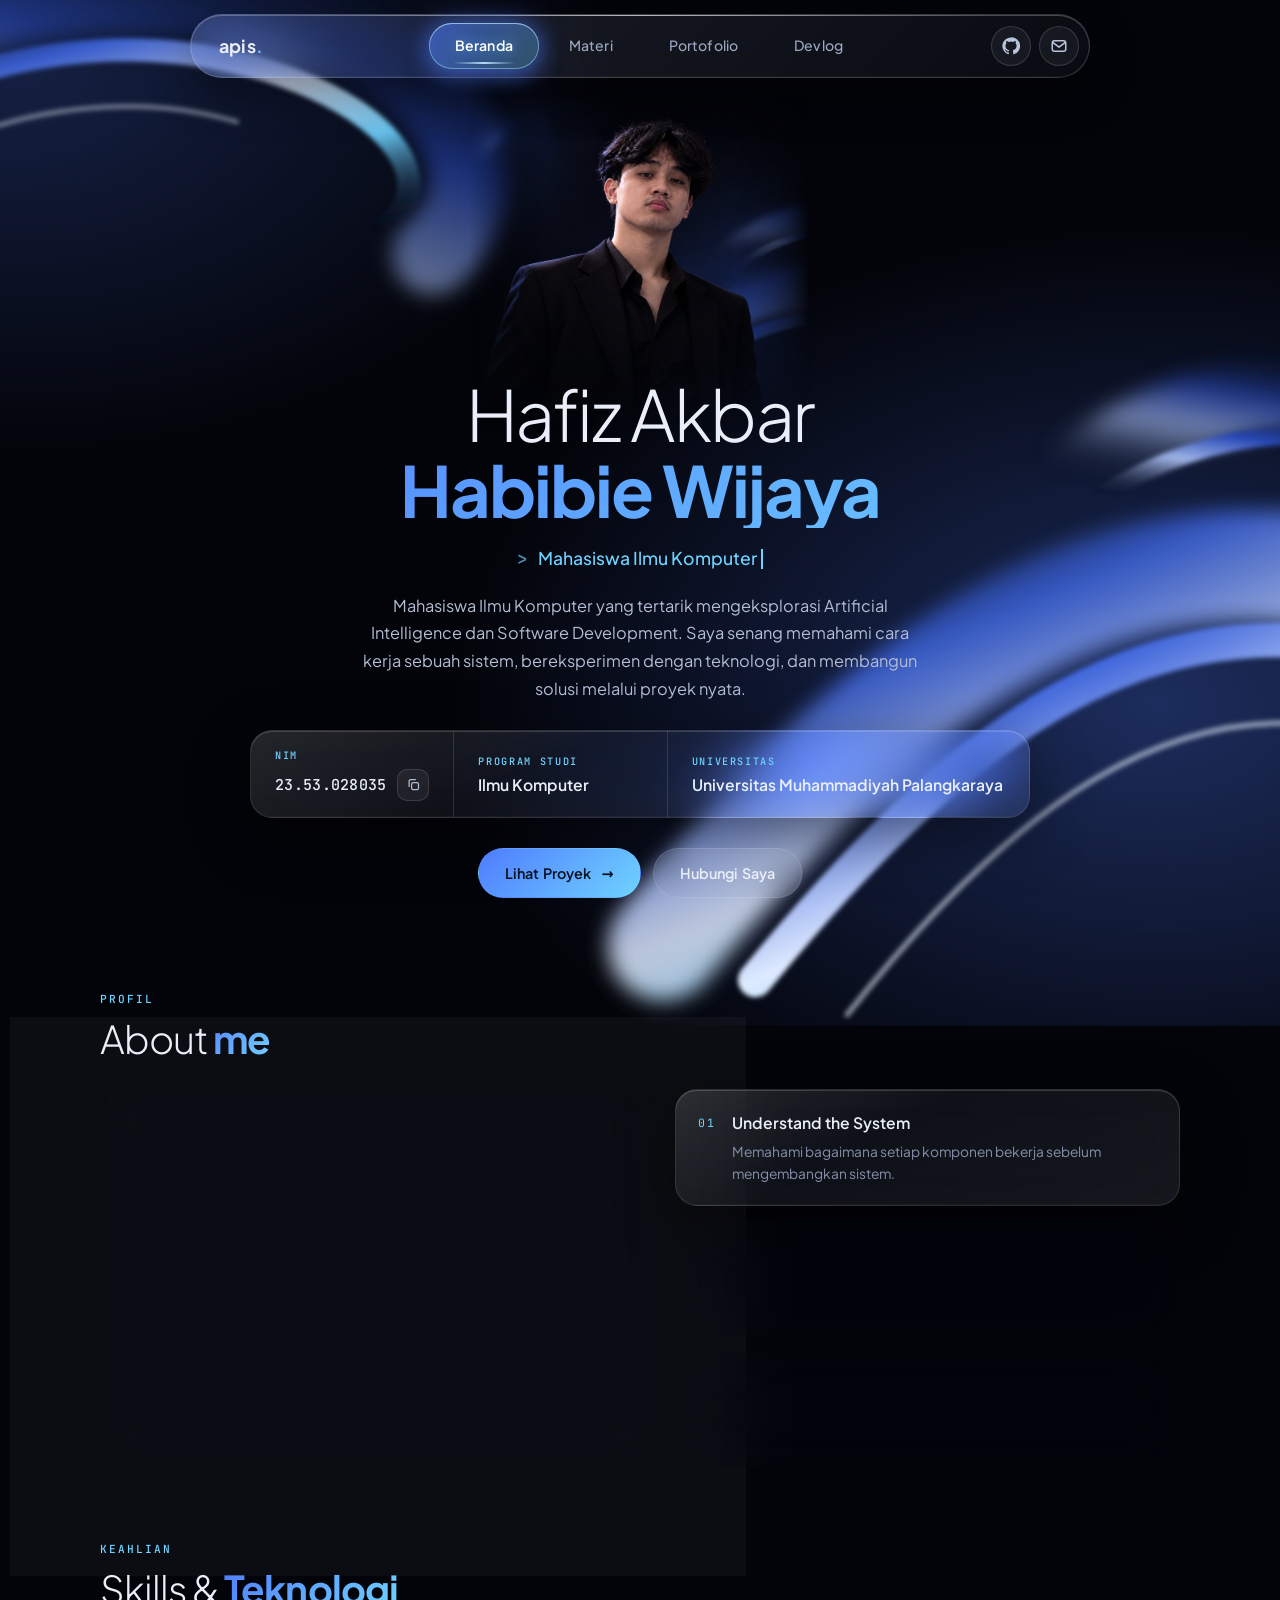
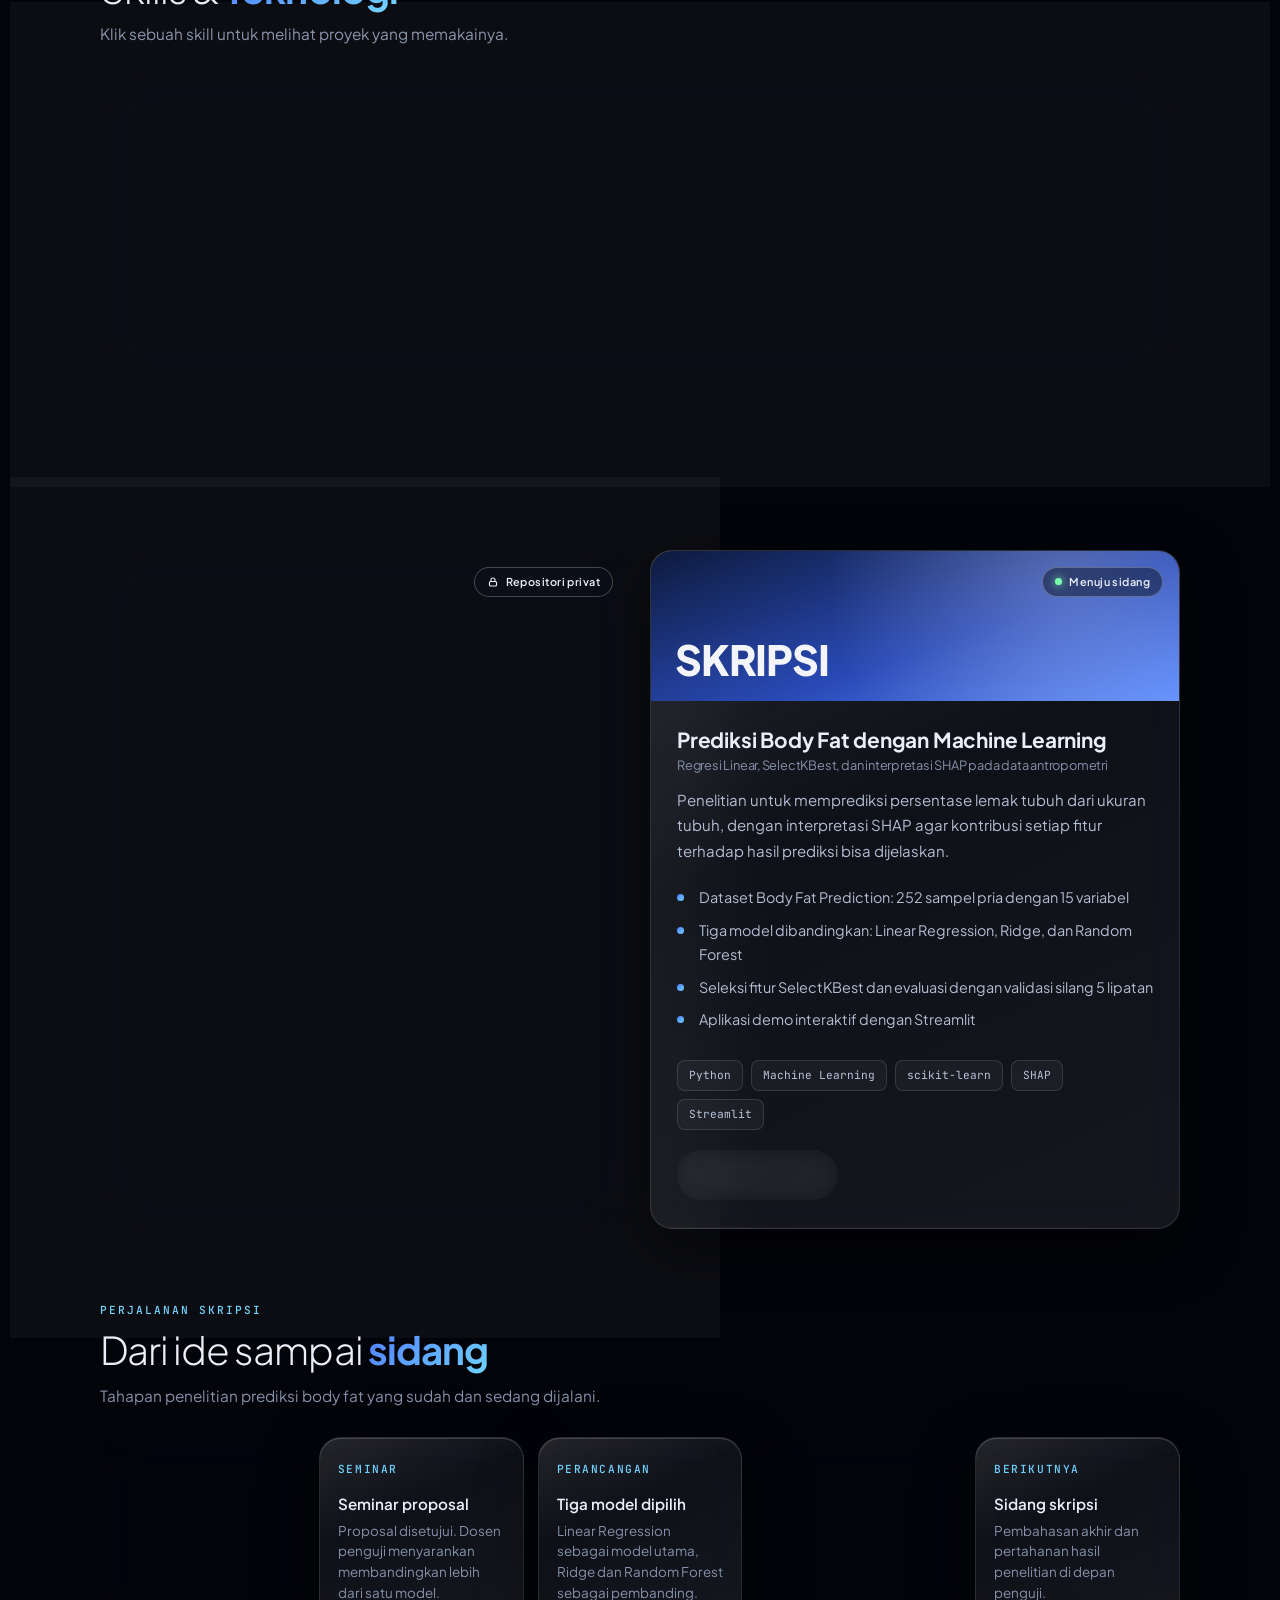
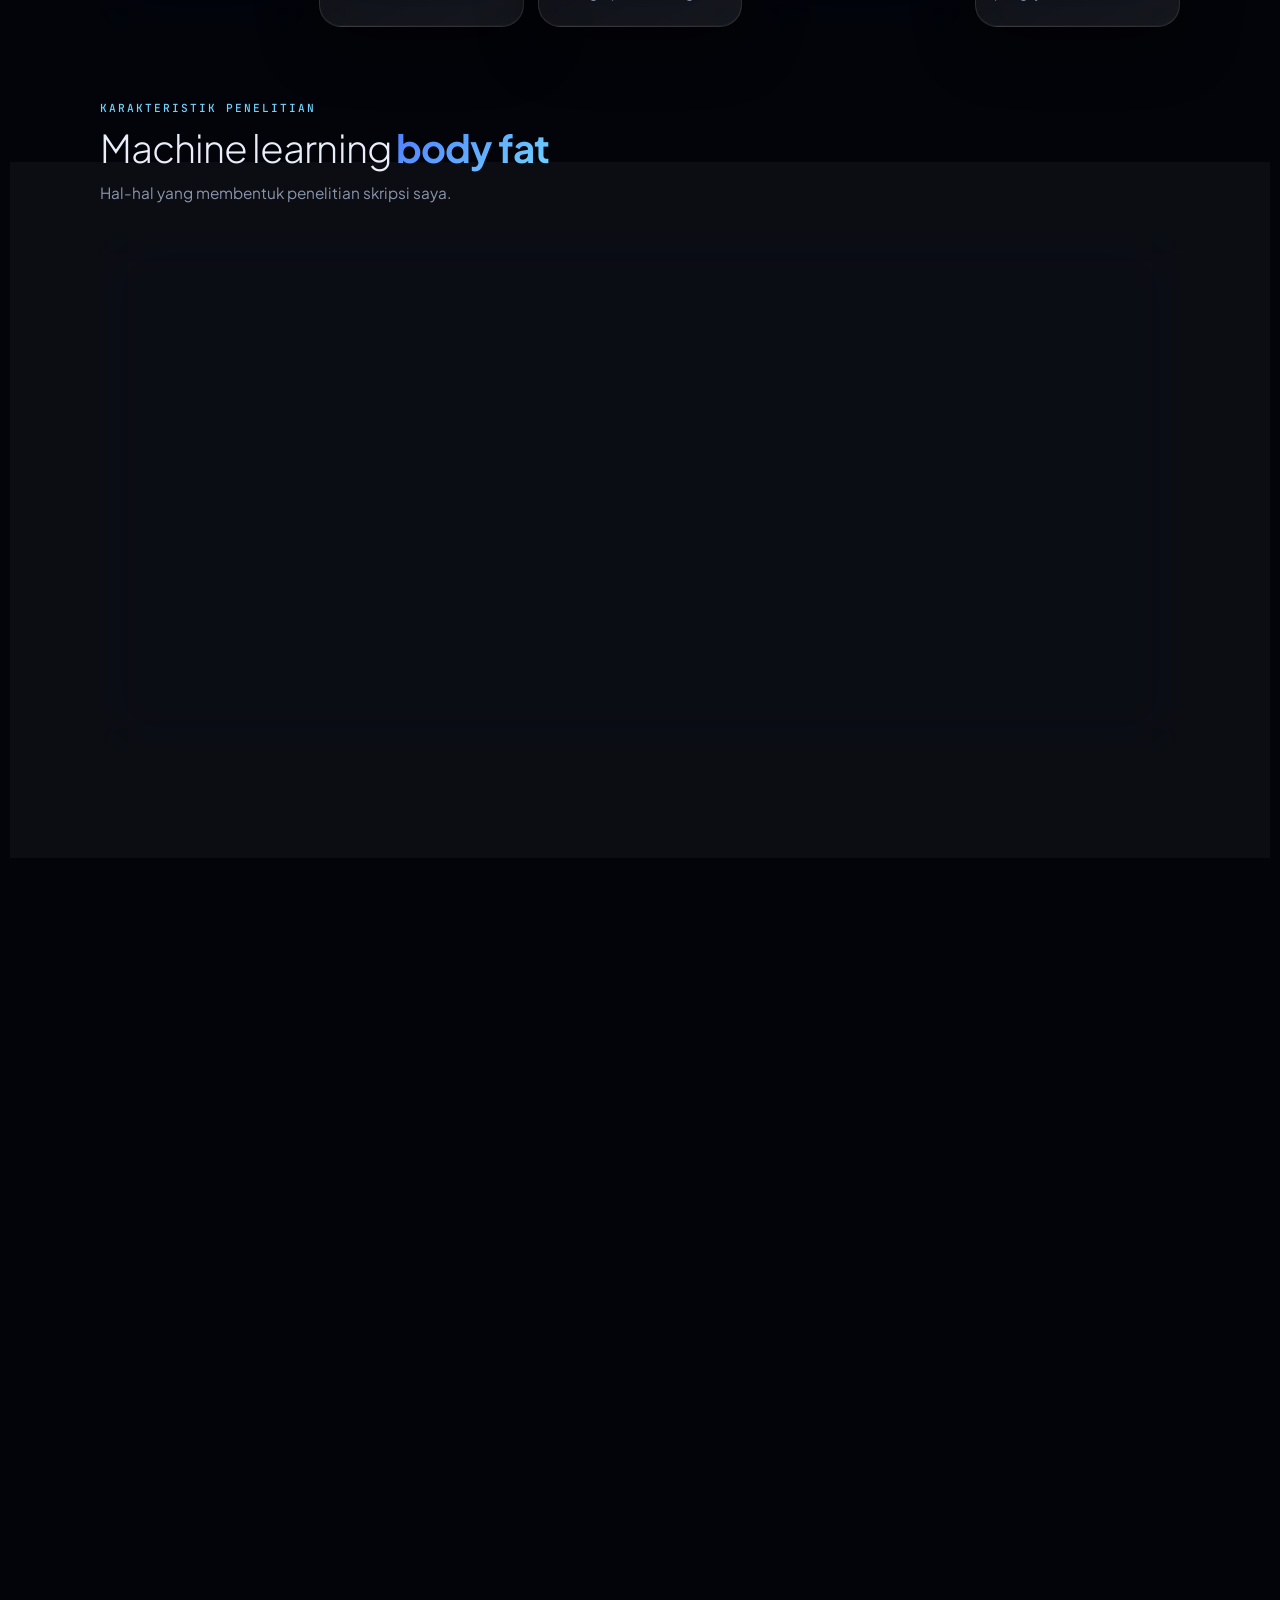
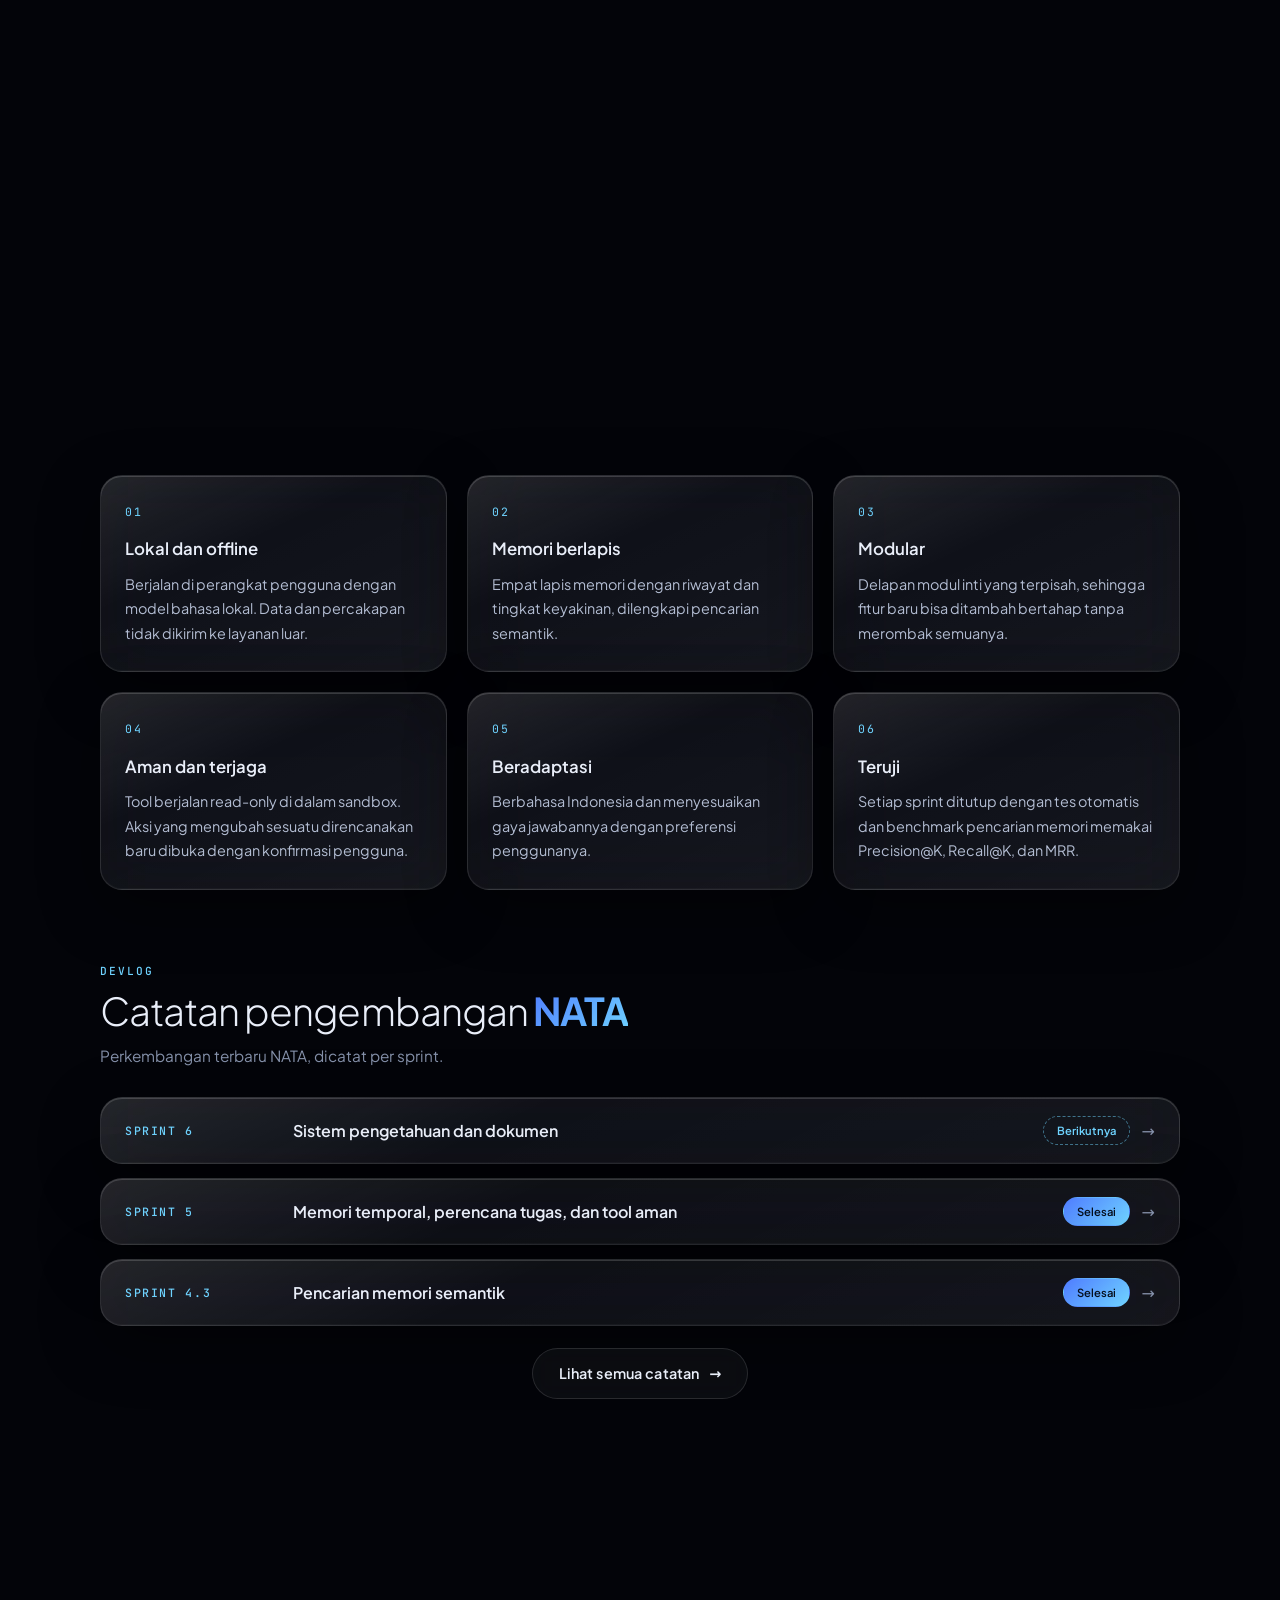
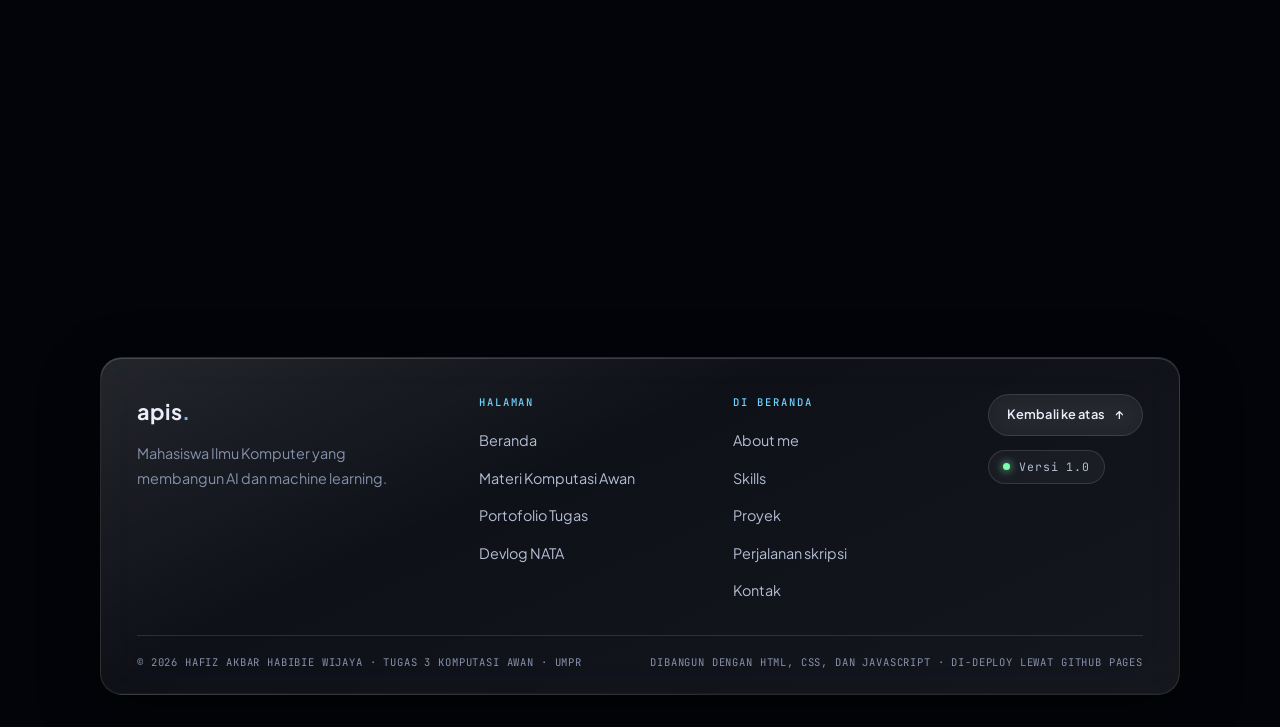
==== index.html @ e996bd65 "Versi 1: rilis pertama" ====
<!DOCTYPE html>
<html lang="id">
<head>
  <meta charset="UTF-8">
  <meta name="viewport" content="width=device-width, initial-scale=1.0">
  <title>Hafiz Akbar Habibie Wijaya | Portofolio</title>
  <meta name="description" content="Portofolio Hafiz Akbar Habibie Wijaya, mahasiswa Ilmu Komputer: proyek NATA (AI lokal) dan skripsi prediksi body fat dengan machine learning.">
  <meta name="theme-color" content="#06080e">
  <link rel="icon" href="assets/images/favicon.svg" type="image/svg+xml">
  <link rel="apple-touch-icon" href="assets/images/apple-touch-icon.png">
  <meta property="og:type" content="website">
  <meta property="og:site_name" content="Hafiz Akbar Habibie Wijaya">
  <meta property="og:title" content="Hafiz Akbar Habibie Wijaya | Portofolio">
  <meta property="og:description" content="Portofolio Hafiz Akbar Habibie Wijaya, mahasiswa Ilmu Komputer: proyek NATA (AI lokal) dan skripsi prediksi body fat dengan machine learning.">
  <meta property="og:url" content="https://apiss77.github.io/tugas3-cloud-23.53.028035/">
  <meta property="og:image" content="https://apiss77.github.io/tugas3-cloud-23.53.028035/assets/images/og-image.png">
  <meta property="og:image:width" content="1200">
  <meta property="og:image:height" content="630">
  <meta name="twitter:card" content="summary_large_image">
  <script>document.documentElement.classList.add("js");</script>
  <link rel="stylesheet" href="assets/css/style.css">
</head>
<body>

  <nav class="navbar" aria-label="Navigasi utama">
    <div class="nav-pil">
      <a class="brand" href="index.html">apis<b>.</b></a>
      <ul class="nav-links">
        <li><a class="aktif" aria-current="page" href="index.html">Beranda</a></li>
        <li><a href="materi.html">Materi</a></li>
        <li><a href="portofolio.html">Portofolio</a></li>
        <li><a href="devlog.html">Devlog</a></li>
      </ul>
      <div class="nav-aksi">
        <a class="nav-ik" href="https://github.com/Apiss77" target="_blank" rel="noopener noreferrer" aria-label="GitHub Apiss77 (tab baru)"><svg viewBox="0 0 24 24" fill="currentColor" aria-hidden="true"><path d="M12 .5a11.5 11.5 0 0 0-3.64 22.41c.58.1.79-.25.79-.56v-2c-3.2.7-3.88-1.37-3.88-1.37-.52-1.33-1.28-1.69-1.28-1.69-1.04-.71.08-.7.08-.7 1.15.08 1.76 1.19 1.76 1.19 1.03 1.76 2.69 1.25 3.35.96.1-.75.4-1.25.73-1.54-2.55-.29-5.24-1.28-5.24-5.69 0-1.26.45-2.28 1.19-3.09-.12-.29-.52-1.46.11-3.05 0 0 .97-.31 3.17 1.18a10.9 10.9 0 0 1 5.77 0c2.2-1.49 3.17-1.18 3.17-1.18.63 1.59.23 2.76.11 3.05.74.81 1.19 1.83 1.19 3.09 0 4.42-2.69 5.39-5.25 5.68.41.36.78 1.06.78 2.14v3.17c0 .31.21.67.8.56A11.5 11.5 0 0 0 12 .5z"/></svg></a>
        <a class="nav-ik" href="mailto:hafizakbarhabibie@gmail.com" aria-label="Kirim email"><svg viewBox="0 0 24 24" fill="none" stroke="currentColor" stroke-width="2" stroke-linecap="round" stroke-linejoin="round" aria-hidden="true"><rect x="3" y="5" width="18" height="14" rx="3"/><path d="M4 7.5l8 6 8-6"/></svg></a>
      </div>
      <button class="nav-toggle" type="button" aria-label="Buka menu" aria-expanded="false">&#9776;</button>
      <span class="progres-scroll" aria-hidden="true"><i></i></span>
    </div>
  </nav>

  <header class="hero">
    <div class="container">
      <div class="hero-foto">
        <img src="assets/images/foto-profil.jpg" width="900" height="849" fetchpriority="high" alt="Foto Hafiz Akbar Habibie Wijaya berjas hitam dengan latar biru gelap">
      </div>
      <div class="hero-teks">
        <h1 class="reveal">Hafiz Akbar <span class="aksen">Habibie Wijaya</span></h1>
        <p class="peran-baris reveal" style="--d:.04s"><span class="prompt" aria-hidden="true">&gt;</span><span id="peran-teks" data-frasa="Mahasiswa Ilmu Komputer|AI Enthusiast|ML Learner">Mahasiswa Ilmu Komputer &middot; AI Enthusiast &middot; ML Learner</span><span class="caret" aria-hidden="true"></span></p>
        <p class="sub reveal" style="--d:.08s">
          Mahasiswa Ilmu Komputer yang tertarik mengeksplorasi Artificial Intelligence dan Software Development.
          Saya senang memahami cara kerja sebuah sistem, bereksperimen dengan teknologi, dan membangun solusi melalui proyek nyata.
        </p>

        <div class="identitas kaca reveal" style="--d:.16s">
          <div class="id-sel">
            <span class="id-label">NIM</span>
            <div class="id-baris">
              <span class="id-nilai mono">23.53.028035</span>
              <button class="btn-salin" type="button" data-salin="23.53.028035" aria-label="Salin NIM">
                <svg class="ik-salin" viewBox="0 0 24 24" fill="none" stroke="currentColor" stroke-width="2" stroke-linecap="round" stroke-linejoin="round" aria-hidden="true"><rect x="9" y="9" width="11" height="11" rx="2.5"/><path d="M5 15V6.5A2.5 2.5 0 0 1 7.5 4H15"/></svg>
                <svg class="ik-cek" viewBox="0 0 24 24" fill="none" stroke="currentColor" stroke-width="2.6" stroke-linecap="round" stroke-linejoin="round" aria-hidden="true"><path d="M5 12.5l4.5 4.5L19 7.5"/></svg>
              </button>
            </div>
          </div>
          <div class="id-sel">
            <span class="id-label">Program Studi</span>
            <span class="id-nilai">Ilmu Komputer</span>
          </div>
          <div class="id-sel">
            <span class="id-label">Universitas</span>
            <span class="id-nilai">Universitas Muhammadiyah Palangkaraya</span>
          </div>
        </div>

        <div class="aksi reveal" style="--d:.24s">
          <button class="btn btn-utama" type="button" data-gulir="#proyek">Lihat Proyek <span class="panah">&rarr;</span></button>
          <button class="btn" type="button" data-gulir="#kontak">Hubungi Saya</button>
        </div>
      </div>
    </div>
  </header>

  <main>
    <div class="container">

      <!-- TENTANG -->
      <section class="bagian" id="tentang">
        <div class="judul-bagian reveal">
          <span class="eyebrow">Profil</span>
          <h2>About <em>me</em></h2>
        </div>
        <div class="tentang-grid">
          <div class="tentang-teks kaca reveal">
            <p>Saya menikmati proses membangun sesuatu dari awal, mulai dari memahami permasalahan, merancang sistem, hingga mengimplementasikannya. Saat ini saya mengembangkan NATA, sebuah personal AI assistant, sekaligus mengeksplorasi machine learning melalui penelitian prediksi body fat.</p>
            <ul class="chips-minat">
              <li>Kecerdasan buatan</li><li>Machine learning</li><li>Asisten AI lokal</li><li>Interpretabilitas model</li><li>Pengembangan web</li>
            </ul>
          </div>
          <ul class="belajar">
            <li class="kaca reveal"><span class="no">01</span><b>Understand the System</b><span class="ket">Memahami bagaimana setiap komponen bekerja sebelum mengembangkan sistem.</span></li>
            <li class="kaca reveal" style="--d:.06s"><span class="no">02</span><b>Build Through Iteration</b><span class="ket">Mengembangkan proyek secara bertahap melalui eksperimen dan perbaikan.</span></li>
            <li class="kaca reveal" style="--d:.12s"><span class="no">03</span><b>Evidence Over Assumptions</b><span class="ket">Mengutamakan pengujian dan evaluasi sebelum mengambil keputusan teknis.</span></li>
          </ul>
        </div>
      </section>

      <!-- SKILLS -->
      <section class="bagian" id="skill">
        <div class="judul-bagian reveal">
          <span class="eyebrow">Keahlian</span>
          <h2>Skills &amp; <em>Teknologi</em></h2>
          <p>Klik sebuah skill untuk melihat proyek yang memakainya.</p>
        </div>
        <div class="skill-wadah kaca reveal">
          <div class="skill-kolom">
            <div class="skill-grup">
              <h3>Web</h3>
              <div class="skill-list">
                <button class="skill" type="button" aria-pressed="false" data-skill="html" data-catatan="dipakai untuk membangun website portofolio ini."><i class="titik"></i>HTML</button>
                <button class="skill" type="button" aria-pressed="false" data-skill="css" data-catatan="dipakai untuk tampilan website portofolio ini, termasuk efek glassmorphism."><i class="titik"></i>CSS</button>
                <button class="skill" type="button" aria-pressed="false" data-skill="javascript" data-catatan="dipakai untuk interaksi website portofolio ini."><i class="titik"></i>JavaScript</button>
              </div>
            </div>
            <div class="skill-grup">
              <h3>AI &amp; Data</h3>
              <div class="skill-list">
                <button class="skill" type="button" aria-pressed="false" data-skill="python"><i class="titik"></i>Python</button>
                <button class="skill" type="button" aria-pressed="false" data-skill="machine-learning"><i class="titik"></i>Machine Learning</button>
                <button class="skill" type="button" aria-pressed="false" data-skill="scikit-learn"><i class="titik"></i>Scikit-learn</button>
                <button class="skill" type="button" aria-pressed="false" data-skill="llm-integration"><i class="titik"></i>LLM Integration</button>
                <button class="skill" type="button" aria-pressed="false" data-skill="shap"><i class="titik"></i>SHAP</button>
                <button class="skill" type="button" aria-pressed="false" data-skill="streamlit"><i class="titik"></i>Streamlit</button>
              </div>
            </div>
            <div class="skill-grup">
              <h3>Tools</h3>
              <div class="skill-list">
                <button class="skill" type="button" aria-pressed="false" data-skill="git"><i class="titik"></i>Git</button>
                <button class="skill" type="button" aria-pressed="false" data-skill="github-pages" data-catatan="dipakai untuk men-deploy website portofolio ini."><i class="titik"></i>GitHub Pages</button>
              </div>
            </div>
          </div>
          <p class="skill-info" id="skill-info" aria-live="polite" data-awal="Pilih skill di atas, proyek terkait akan menyala di bagian bawah.">Pilih skill di atas, proyek terkait akan menyala di bagian bawah.</p>
        </div>
      </section>

      <!-- PROYEK -->
      <section class="bagian" id="proyek">
        <div class="judul-bagian reveal">
          <span class="eyebrow">Proyek Unggulan</span>
          <h2>Yang sedang <em>saya bangun</em></h2>
        </div>
        <div class="grid dua">

          <article class="proyek kaca reveal" data-nama="NATA" data-skills="python machine-learning llm-integration git">
            <div class="proyek-visual pv-nata">
              <span class="monogram">NATA</span>
              <span class="badge">
                <svg viewBox="0 0 24 24" fill="none" stroke="currentColor" stroke-width="2.2" stroke-linecap="round" stroke-linejoin="round" aria-hidden="true"><rect x="5" y="11" width="14" height="9" rx="2"/><path d="M8 11V8a4 4 0 0 1 8 0v3"/></svg>
                Repositori privat
              </span>
            </div>
            <div class="proyek-isi">
              <h3>NATA <span class="sub-judul">Neural Adaptive Thinking Assistant</span></h3>
              <p>
                AI companion lokal yang berjalan sepenuhnya offline dan berbahasa Indonesia. Dibangun modular
                dengan sistem memori berlapis agar percakapan terasa berkesinambungan, tanpa mengirim data ke layanan luar.
              </p>
              <ul class="poin">
                <li>Arsitektur modular dengan 8 modul inti dan sistem memori 4 lapis</li>
                <li>Pencarian memori semantik memakai embedding dan basis data vektor</li>
                <li>Perencana tugas dan registry tool read-only di dalam sandbox</li>
                <li>Versi 0.5.0-alpha, Sprint 5 selesai dengan 176 tes otomatis lolos</li>
              </ul>
              <ul class="tag-list">
                <li data-skill="python">Python</li>
                <li data-skill="llm-integration">Ollama</li>
                <li>SQLite</li>
                <li>ChromaDB</li>
                <li data-skill="machine-learning">Embedding</li>
                <li data-skill="git">Git</li>
              </ul>
            </div>
          </article>

          <article class="proyek kaca reveal" style="--d:.08s" data-nama="Skripsi" data-skills="python machine-learning scikit-learn shap streamlit">
            <div class="proyek-visual pv-skripsi">
              <span class="monogram">SKRIPSI</span>
              <span class="badge"><i class="led"></i>Menuju sidang</span>
            </div>
            <div class="proyek-isi">
              <h3>Prediksi Body Fat dengan Machine Learning
                <span class="sub-judul">Regresi Linear, SelectKBest, dan interpretasi SHAP pada data antropometri</span>
              </h3>
              <p>
                Penelitian untuk memprediksi persentase lemak tubuh dari ukuran tubuh, dengan interpretasi SHAP
                agar kontribusi setiap fitur terhadap hasil prediksi bisa dijelaskan.
              </p>
              <ul class="poin">
                <li>Dataset Body Fat Prediction: 252 sampel pria dengan 15 variabel</li>
                <li>Tiga model dibandingkan: Linear Regression, Ridge, dan Random Forest</li>
                <li>Seleksi fitur SelectKBest dan evaluasi dengan validasi silang 5 lipatan</li>
                <li>Aplikasi demo interaktif dengan Streamlit</li>
              </ul>
              <ul class="tag-list">
                <li data-skill="python">Python</li>
                <li data-skill="machine-learning">Machine Learning</li>
                <li data-skill="scikit-learn">scikit-learn</li>
                <li data-skill="shap">SHAP</li>
                <li data-skill="streamlit">Streamlit</li>
              </ul>
              <a class="btn btn-utama demo" href="https://body-fat-prediction-n3m7pvrhytp3vdhnqk9arb.streamlit.app/" target="_blank" rel="noopener" data-toast="Membuka demo Streamlit (bisa butuh beberapa detik)..." aria-label="Coba demo aplikasi prediksi body fat di Streamlit">Coba Demo <span class="panah">&rarr;</span></a>
            </div>
          </article>

        </div>
      </section>

      <!-- PERJALANAN SKRIPSI -->
      <section class="bagian" id="perjalanan">
        <div class="judul-bagian reveal">
          <span class="eyebrow">Perjalanan Skripsi</span>
          <h2>Dari ide sampai <em>sidang</em></h2>
          <p>Tahapan penelitian prediksi body fat yang sudah dan sedang dijalani.</p>
        </div>
        <ol class="perjalanan">
          <li class="kaca reveal"><span class="waktu">Proposal</span><b>Ide dan proposal</b><span class="ket">Menetapkan topik prediksi body fat dari data antropometri dan menyusun BAB I sampai III.</span></li>
          <li class="kaca reveal" style="--d:.06s"><span class="waktu">Seminar</span><b>Seminar proposal</b><span class="ket">Proposal disetujui. Dosen penguji menyarankan membandingkan lebih dari satu model.</span></li>
          <li class="kaca reveal" style="--d:.12s"><span class="waktu">Perancangan</span><b>Tiga model dipilih</b><span class="ket">Linear Regression sebagai model utama, Ridge dan Random Forest sebagai pembanding.</span></li>
          <li class="kaca kini reveal" style="--d:.18s"><span class="waktu">Sekarang</span><b>Implementasi</b><span class="ket">Membangun pipeline, interpretasi SHAP, aplikasi Streamlit, dan menulis BAB IV.</span></li>
          <li class="kaca reveal" style="--d:.24s"><span class="waktu">Berikutnya</span><b>Sidang skripsi</b><span class="ket">Pembahasan akhir dan pertahanan hasil penelitian di depan penguji.</span></li>
        </ol>
      </section>

      <!-- KARAKTERISTIK ML BODY FAT -->
      <section class="bagian" id="karakter-skripsi">
        <div class="judul-bagian reveal">
          <span class="eyebrow">Karakteristik Penelitian</span>
          <h2>Machine learning <em>body fat</em></h2>
          <p>Hal-hal yang membentuk penelitian skripsi saya.</p>
        </div>
        <figure class="diagram kaca pipeline reveal" id="pipeline">
          <figcaption class="diagram-judul"><span class="eyebrow">Alur penelitian</span>Dari data sampai aplikasi</figcaption>
          <div class="pipe-kontrol">
            <div class="pipe-langkah" role="tablist" aria-label="Tahap penelitian"><button class="pipe-btn" type="button" role="tab" id="pt-0" aria-controls="pp-0" aria-selected="true" tabindex="0" data-i="0"><span class="n">01</span>Dataset</button><button class="pipe-btn" type="button" role="tab" id="pt-1" aria-controls="pp-1" aria-selected="false" tabindex="-1" data-i="1"><span class="n">02</span>Prapemrosesan</button><button class="pipe-btn" type="button" role="tab" id="pt-2" aria-controls="pp-2" aria-selected="false" tabindex="-1" data-i="2"><span class="n">03</span>Seleksi fitur</button><button class="pipe-btn" type="button" role="tab" id="pt-3" aria-controls="pp-3" aria-selected="false" tabindex="-1" data-i="3"><span class="n">04</span>Tiga model</button><button class="pipe-btn" type="button" role="tab" id="pt-4" aria-controls="pp-4" aria-selected="false" tabindex="-1" data-i="4"><span class="n">05</span>Evaluasi dan SHAP</button><button class="pipe-btn" type="button" role="tab" id="pt-5" aria-controls="pp-5" aria-selected="false" tabindex="-1" data-i="5"><span class="n">06</span>Aplikasi</button></div>
            <button class="k-btn pipe-play" type="button" aria-pressed="false"><span class="ikon-play" aria-hidden="true">&#9654;</span><span class="label-play">Putar otomatis</span></button>
          </div>
          <div class="pipe-progres" aria-hidden="true"><i></i></div>
          <div class="pipe-isi" role="tabpanel" id="pp-0" aria-labelledby="pt-0"><div><h3>Mulai dari data antropometri</h3><p class="pipe-ket">Penelitian memakai dataset Body Fat Prediction dari Kaggle: 252 sampel pria dengan 15 variabel ukuran tubuh.</p><dl class="pipe-io"><div><dt>Masuk</dt><dd>Berkas CSV mentah dari Kaggle.</dd></div><div><dt>Proses</dt><dd>Memeriksa kolom, tipe data, dan target BodyFat.</dd></div><div><dt>Keluar</dt><dd>Tabel 252 baris &times; 15 kolom.</dd></div></dl></div><div class="pipe-vis"><span class="ilustrasi">Ilustrasi</span><div class="vis-tabel" data-tabel="s1" role="img" aria-label="Ilustrasi tabel data dengan 15 kolom"></div><p class="vis-ket">Satu baris = satu orang, satu kolom = satu ukuran. Kolom <b>BodyFat</b> adalah target prediksi.</p></div></div><div class="pipe-isi" role="tabpanel" id="pp-1" aria-labelledby="pt-1" hidden><div><h3>Merapikan data sebelum dipakai</h3><p class="pipe-ket">Variabel Density tidak dipakai karena hampir menentukan BodyFat secara langsung. Sisanya diproses dengan satu preprocessor bersama.</p><dl class="pipe-io"><div><dt>Masuk</dt><dd>Tabel 15 kolom.</dd></div><div><dt>Proses</dt><dd>Membuang Density, lalu menyiapkan fitur lewat preprocessor yang sama untuk semua model.</dd></div><div><dt>Keluar</dt><dd>Fitur siap pakai dan target BodyFat.</dd></div></dl></div><div class="pipe-vis"><span class="ilustrasi">Ilustrasi</span><div class="vis-tabel" data-tabel="s2" role="img" aria-label="Ilustrasi kolom Density dibuang"></div><div class="legenda"><span class="buang" style="--lg:rgba(190,200,225,.55)">Density (dibuang)</span><span style="--lg:#6f96ff">Fitur</span><span style="--lg:#6fd3ff">Target</span></div></div></div><div class="pipe-isi" role="tabpanel" id="pp-2" aria-labelledby="pt-2" hidden><div><h3>Memilih fitur yang paling berguna</h3><p class="pipe-ket">SelectKBest memilih k fitur terbaik berdasarkan f_regression. Nilai k = 3, 5, 7, dan 10 dibandingkan, dievaluasi dengan Linear Regression.</p><dl class="pipe-io"><div><dt>Masuk</dt><dd>Fitur hasil prapemrosesan.</dd></div><div><dt>Proses</dt><dd>Menilai tiap fitur terhadap target, lalu mengambil k teratas.</dd></div><div><dt>Keluar</dt><dd>Himpunan fitur terpilih untuk tiap nilai k.</dd></div></dl></div><div class="pipe-vis"><span class="ilustrasi">Ilustrasi</span><div class="vis-tabel" data-tabel="s3" role="img" aria-label="Ilustrasi fitur terpilih"></div><div class="k-pilih" role="group" aria-label="Pilih nilai k"><button class="k-btn" type="button" data-k="3" aria-pressed="false">k = 3</button><button class="k-btn" type="button" data-k="5" aria-pressed="true">k = 5</button><button class="k-btn" type="button" data-k="7" aria-pressed="false">k = 7</button><button class="k-btn" type="button" data-k="10" aria-pressed="false">k = 10</button></div><p class="vis-ket k-info"></p></div></div><div class="pipe-isi" role="tabpanel" id="pp-3" aria-labelledby="pt-3" hidden><div><h3>Membandingkan tiga pendekatan</h3><p class="pipe-ket">Linear Regression sebagai model utama, Ridge untuk mengatasi multikolinearitas, dan Random Forest sebagai pembanding non-linear.</p><dl class="pipe-io"><div><dt>Masuk</dt><dd>Fitur terpilih.</dd></div><div><dt>Proses</dt><dd>Melatih ketiga model pada data yang sama.</dd></div><div><dt>Keluar</dt><dd>Tiga model terlatih yang siap dibandingkan.</dd></div></dl></div><div class="pipe-vis"><span class="ilustrasi">Ilustrasi</span><div class="vis-model"><div class="m-kartu utama"><svg viewBox="0 0 80 54" aria-hidden="true"><path d="M6 46L74 8" stroke="#6fd3ff" stroke-width="2.5" stroke-linecap="round"/><g fill="#9bb4ff"><circle cx="16" cy="40" r="2.5"/><circle cx="30" cy="30" r="2.5"/><circle cx="44" cy="30" r="2.5"/><circle cx="58" cy="16" r="2.5"/><circle cx="68" cy="14" r="2.5"/></g></svg><b>Linear Regression</b><small>model utama</small></div><div class="m-kartu"><svg viewBox="0 0 80 54" aria-hidden="true"><path d="M6 44C26 38 50 22 74 10" stroke="#6fd3ff" stroke-width="2.5" stroke-linecap="round" fill="none"/><path d="M6 50C26 44 50 28 74 16M6 38C26 32 50 16 74 4" stroke="#4f7cff" stroke-width="1.2" stroke-dasharray="3 3" fill="none"/></svg><b>Ridge</b><small>multikolinearitas</small></div><div class="m-kartu"><svg viewBox="0 0 80 54" aria-hidden="true"><g stroke="#6fd3ff" stroke-width="1.6" fill="#4f7cff"><path d="M40 8L20 26M40 8L60 26M20 26L10 46M20 26L30 46M60 26L50 46M60 26L70 46" fill="none"/><circle cx="40" cy="8" r="4"/><circle cx="20" cy="26" r="4"/><circle cx="60" cy="26" r="4"/></g></svg><b>Random Forest</b><small>pembanding non-linear</small></div></div><p class="vis-ket">Ketiganya diuji pada data dan prapemrosesan yang sama agar perbandingannya adil.</p></div></div><div class="pipe-isi" role="tabpanel" id="pp-4" aria-labelledby="pt-4" hidden><div><h3>Mengukur dan menjelaskan</h3><p class="pipe-ket">Model dinilai dengan MAE, MSE, RMSE, dan R&sup2; melalui validasi silang 5 lipatan. SHAP menunjukkan fitur mana yang paling memengaruhi prediksi.</p><dl class="pipe-io"><div><dt>Masuk</dt><dd>Tiga model terlatih.</dd></div><div><dt>Proses</dt><dd>Validasi silang 5 lipatan, lalu menghitung SHAP dengan explainer yang sesuai tiap model.</dd></div><div><dt>Keluar</dt><dd>Metrik perbandingan dan penjelasan prediksi.</dd></div></dl></div><div class="pipe-vis"><span class="ilustrasi">Ilustrasi</span><div class="vis-eval"><div><span class="ket-mini">Validasi silang 5 lipatan</span><div class="cv-baris"><em>1</em><i class="uji"></i><i></i><i></i><i></i><i></i></div><div class="cv-baris"><em>2</em><i></i><i class="uji"></i><i></i><i></i><i></i></div><div class="cv-baris"><em>3</em><i></i><i></i><i class="uji"></i><i></i><i></i></div><div class="cv-baris"><em>4</em><i></i><i></i><i></i><i class="uji"></i><i></i></div><div class="cv-baris"><em>5</em><i></i><i></i><i></i><i></i><i class="uji"></i></div></div><div><span class="ket-mini">Pengaruh fitur (SHAP)</span><div class="shap-baris"><i style="--w:92%"></i></div><div class="shap-baris"><i style="--w:68%"></i></div><div class="shap-baris"><i style="--w:47%"></i></div><div class="shap-baris"><i style="--w:30%"></i></div><div class="shap-baris"><i style="--w:16%"></i></div></div><ul class="metrik"><li>MAE</li><li>MSE</li><li>RMSE</li><li>R&sup2;</li></ul></div></div></div><div class="pipe-isi" role="tabpanel" id="pp-5" aria-labelledby="pt-5" hidden><div><h3>Dibuat agar bisa dicoba</h3><p class="pipe-ket">Hasil penelitian dibungkus dalam aplikasi Streamlit dengan pemilih model dan penjelasan SHAP untuk setiap prediksi.</p><dl class="pipe-io"><div><dt>Masuk</dt><dd>Model terlatih dan penjelasan SHAP.</dd></div><div><dt>Proses</dt><dd>Membangun antarmuka Streamlit.</dd></div><div><dt>Keluar</dt><dd>Aplikasi web yang bisa dicoba langsung.</dd></div></dl></div><div class="pipe-vis"><span class="ilustrasi">Ilustrasi</span><div class="vis-app"><div class="app-bar"><i></i><i></i><i></i></div><div class="app-isi"><div class="app-pilih"><span class="on">Linear Regression</span><span>Ridge</span><span>Random Forest</span></div><div class="app-slider" style="--p:62%"><span>Fitur 1</span><i></i></div><div class="app-slider" style="--p:38%"><span>Fitur 2</span><i></i></div><span class="app-tombol">Prediksi</span></div></div><a class="btn btn-utama" href="https://body-fat-prediction-n3m7pvrhytp3vdhnqk9arb.streamlit.app/" target="_blank" rel="noopener noreferrer">Coba demo</a></div></div>
        </figure>
        <div class="grid tiga">
          <div class="karakter kaca reveal"><span class="no">01</span><h3>Data antropometri</h3><p>Prediksi dari ukuran tubuh. Dataset Body Fat Prediction berisi 252 sampel pria dengan 15 variabel.</p></div>
          <div class="karakter kaca reveal" style="--d:.06s"><span class="no">02</span><h3>Tiga model pembanding</h3><p>Linear Regression sebagai model utama, Ridge untuk multikolinearitas, dan Random Forest sebagai pembanding non-linear.</p></div>
          <div class="karakter kaca reveal" style="--d:.12s"><span class="no">03</span><h3>Seleksi fitur</h3><p>SelectKBest dengan beberapa nilai k, dievaluasi memakai Linear Regression agar perbandingannya adil.</p></div>
          <div class="karakter kaca reveal"><span class="no">04</span><h3>Bisa dijelaskan</h3><p>SHAP diterapkan pada ketiga model dengan explainer yang sesuai, sehingga alasan di balik prediksi bisa dibaca.</p></div>
          <div class="karakter kaca reveal" style="--d:.06s"><span class="no">05</span><h3>Evaluasi terukur</h3><p>Dinilai dengan MAE, MSE, RMSE, dan R&sup2; melalui validasi silang 5 lipatan.</p></div>
          <div class="karakter kaca reveal" style="--d:.12s"><span class="no">06</span><h3>Siap dicoba</h3><p>Aplikasi Streamlit dengan pemilih model dan penjelasan SHAP untuk setiap prediksi.</p></div>
        </div>
      </section>

      <!-- KARAKTERISTIK NATA -->
      <section class="bagian" id="karakter-nata">
        <div class="judul-bagian reveal">
          <span class="eyebrow">Karakteristik NATA</span>
          <h2>Yang membuat <em>NATA</em> berbeda</h2>
          <p>Prinsip yang menjadi pegangan dalam membangun asisten AI lokal ini.</p>
        </div>
        <figure class="diagram kaca reveal">
          <figcaption class="diagram-judul"><span class="eyebrow">Arsitektur</span>Gambaran umum NATA</figcaption>
          <div class="arsi">
            <div class="node node-user" data-n="pengguna"><b>Pengguna</b><small>percakapan berbahasa Indonesia</small></div>
            <div class="arsi-panah" aria-hidden="true"></div>
            <div class="arsi-inti" data-n="inti">
              <div class="arsi-label">Inti NATA</div>
              <div class="arsi-grid">
                <div class="node" data-n="memori"><b>Memori berlapis</b><small>4 lapis, dengan riwayat dan tingkat keyakinan</small></div>
                <div class="node" data-n="planner"><b>Perencana tugas</b><small>graf alur kerja (DAG)</small></div>
                <div class="node" data-n="tool"><b>Registry tool</b><small>read-only di dalam sandbox</small></div>
              </div>
            </div>
            <div class="arsi-panah" aria-hidden="true"></div>
            <div class="arsi-dasar">
              <div class="node" data-n="sqlite"><b>SQLite</b><small>data terstruktur</small></div>
              <div class="node" data-n="chroma"><b>ChromaDB</b><small>pencarian vektor</small></div>
              <div class="node" data-n="ollama"><b>Ollama</b><small>model bahasa lokal</small></div>
            </div>
            <p class="arsi-catatan">Seluruh komponen berjalan lokal di perangkat pengguna, tanpa layanan luar.</p>
          <div class="sim">
            <div class="sim-kontrol">
              <div class="sim-skenario" role="group" aria-label="Pilih skenario">
                <button class="k-btn" type="button" data-sk="ingatan" aria-pressed="true">Mengingat percakapan</button>
                <button class="k-btn" type="button" data-sk="tugas" aria-pressed="false">Menyusun rencana</button>
              </div>
              <button class="btn btn-utama sim-main" type="button" aria-pressed="false"><span class="ikon-play" aria-hidden="true">&#9654;</span><span class="label-sim">Simulasikan percakapan</span></button>
            </div>
            <p class="sim-catatan">Simulasi konseptual untuk menggambarkan alur, bukan rekaman NATA yang sebenarnya.</p>
            <ol class="sim-log" aria-live="polite"></ol>
          </div>
          </div>
        </figure>
        <div class="grid tiga">
          <div class="karakter kaca reveal"><span class="no">01</span><h3>Lokal dan offline</h3><p>Berjalan di perangkat pengguna dengan model bahasa lokal. Data dan percakapan tidak dikirim ke layanan luar.</p></div>
          <div class="karakter kaca reveal" style="--d:.06s"><span class="no">02</span><h3>Memori berlapis</h3><p>Empat lapis memori dengan riwayat dan tingkat keyakinan, dilengkapi pencarian semantik.</p></div>
          <div class="karakter kaca reveal" style="--d:.12s"><span class="no">03</span><h3>Modular</h3><p>Delapan modul inti yang terpisah, sehingga fitur baru bisa ditambah bertahap tanpa merombak semuanya.</p></div>
          <div class="karakter kaca reveal"><span class="no">04</span><h3>Aman dan terjaga</h3><p>Tool berjalan read-only di dalam sandbox. Aksi yang mengubah sesuatu direncanakan baru dibuka dengan konfirmasi pengguna.</p></div>
          <div class="karakter kaca reveal" style="--d:.06s"><span class="no">05</span><h3>Beradaptasi</h3><p>Berbahasa Indonesia dan menyesuaikan gaya jawabannya dengan preferensi penggunanya.</p></div>
          <div class="karakter kaca reveal" style="--d:.12s"><span class="no">06</span><h3>Teruji</h3><p>Setiap sprint ditutup dengan tes otomatis dan benchmark pencarian memori memakai Precision@K, Recall@K, dan MRR.</p></div>
        </div>
      </section>

      <!-- DEVLOG NATA -->
      <section class="bagian" id="devlog">
        <div class="judul-bagian reveal">
          <span class="eyebrow">Devlog</span>
          <h2>Catatan pengembangan <em>NATA</em></h2>
          <p>Perkembangan terbaru NATA, dicatat per sprint.</p>
        </div>
        <div class="devlog-list">
          <a class="baris-devlog kaca reveal" href="devlog.html#sprint-6">
            <span class="tgl">Sprint 6</span><b>Sistem pengetahuan dan dokumen</b>
            <span class="kanan"><span class="status-chip rencana">Berikutnya</span><span class="tanda-panah" aria-hidden="true">&rarr;</span></span>
          </a>
          <a class="baris-devlog kaca reveal" style="--d:.06s" href="devlog.html#sprint-5">
            <span class="tgl">Sprint 5</span><b>Memori temporal, perencana tugas, dan tool aman</b>
            <span class="kanan"><span class="status-chip selesai">Selesai</span><span class="tanda-panah" aria-hidden="true">&rarr;</span></span>
          </a>
          <a class="baris-devlog kaca reveal" style="--d:.12s" href="devlog.html#sprint-4-3">
            <span class="tgl">Sprint 4.3</span><b>Pencarian memori semantik</b>
            <span class="kanan"><span class="status-chip selesai">Selesai</span><span class="tanda-panah" aria-hidden="true">&rarr;</span></span>
          </a>
        </div>
        <p class="lihat-semua reveal"><a class="btn" href="devlog.html">Lihat semua catatan <span class="panah">&rarr;</span></a></p>
      </section>

      <!-- KONTAK -->
      <section class="cta kaca reveal" id="kontak">
        <span class="eyebrow">Kontak</span>
        <h2>Mari <em>terhubung</em></h2>
        <p>Punya pertanyaan atau ingin berdiskusi soal AI dan machine learning? Silakan hubungi saya.</p>
        <div class="aksi">
          <a class="btn btn-utama" href="mailto:hafizakbarhabibie@gmail.com" data-toast="Membuka aplikasi email...">Kirim Email <span class="panah">&rarr;</span></a>
          <a class="btn" href="https://github.com/Apiss77" target="_blank" rel="noopener" data-toast="Membuka GitHub...">GitHub</a>
        </div>
        <button class="chip-aksi" type="button" data-salin="hafizakbarhabibie@gmail.com" aria-label="Salin alamat email">
          <span class="teks-email">hafizakbarhabibie@gmail.com</span><span class="label-salin">Salin</span>
        </button>
      </section>

    </div>
  </main>

  <footer class="footer">
    <div class="container">
      <div class="footer-kaca kaca">
        <div class="footer-grid">
          <div class="footer-brand">
            <a class="brand" href="index.html">apis<b>.</b></a>
            <p>Mahasiswa Ilmu Komputer yang membangun AI dan machine learning.</p>
          </div>
          <nav class="footer-kolom" aria-label="Halaman">
            <h3>Halaman</h3>
            <ul>
              <li><a href="index.html">Beranda</a></li>
              <li><a href="materi.html">Materi Komputasi Awan</a></li>
              <li><a href="portofolio.html">Portofolio Tugas</a></li>
              <li><a href="devlog.html">Devlog NATA</a></li>
            </ul>
          </nav>
          <nav class="footer-kolom" aria-label="Bagian di beranda">
            <h3>Di beranda</h3>
            <ul>
              <li><a href="index.html#tentang">About me</a></li>
              <li><a href="index.html#skill">Skills</a></li>
              <li><a href="index.html#proyek">Proyek</a></li>
              <li><a href="index.html#perjalanan">Perjalanan skripsi</a></li>
              <li><a href="index.html#kontak">Kontak</a></li>
            </ul>
          </nav>
          <div class="footer-aksi">
            <button class="btn kecil" type="button" data-atas>Kembali ke atas <span class="panah-atas">&uarr;</span></button>
            <span class="versi"><i></i>Versi 1.0</span>
          </div>
        </div>
        <div class="footer-bawah">
          <span>&copy; 2026 Hafiz Akbar Habibie Wijaya &middot; Tugas 3 Komputasi Awan &middot; UMPR</span>
          <span>Dibangun dengan HTML, CSS, dan JavaScript &middot; Di-deploy lewat GitHub Pages</span>
        </div>
      </div>
    </div>
  </footer>

  <button class="tombol-atas kaca" type="button" aria-label="Kembali ke atas">&uarr;</button>
  <script src="assets/js/script.js"></script>
</body>
</html>
---- assets/css/style.css ----
/* ===== Portofolio Hafiz Akbar Habibie Wijaya (Tugas 3 Komputasi Awan) =====
   Tema: dark minimalis, gradasi biru halus, glassmorphism.
   Font: Plus Jakarta Sans (utama) + JetBrains Mono (label teknis), dipasang lokal.
   Tip versi 2: ubah --aksen-1 / --aksen-2 untuk perubahan warna yang mudah dikenali. */

@font-face {
  font-family: "Plus Jakarta Sans"; font-style: normal; font-weight: 200 800; font-display: swap;
  src: url("../fonts/plus-jakarta-sans-latin-wght-normal.woff2") format("woff2");
}
@font-face {
  font-family: "JetBrains Mono"; font-style: normal; font-weight: 100 800; font-display: swap;
  src: url("../fonts/jetbrains-mono-latin-wght-normal.woff2") format("woff2");
}

:root {
  --aksen-1: #4f7cff;
  --aksen-2: #6fd3ff;
  --gradasi: linear-gradient(135deg, var(--aksen-1), var(--aksen-2));
  --latar: #030409;
  --teks: #e9eef9;
  --teks-lembut: #b3bdd3;
  --redup: #8591aa;
  --kaca: rgba(255, 255, 255, 0.04);
  --kaca-hover: rgba(255, 255, 255, 0.09);
  --kaca-garis: rgba(255, 255, 255, 0.12);
  --radius: 22px;
  --font-isi: "Plus Jakarta Sans", system-ui, -apple-system, "Segoe UI", Roboto, Arial, sans-serif;
  --font-mono: "JetBrains Mono", ui-monospace, "Cascadia Code", Consolas, monospace;
  --ease: cubic-bezier(0.22, 1, 0.36, 1);
}

* { box-sizing: border-box; margin: 0; padding: 0; }
html { scroll-behavior: smooth; scroll-padding-top: 90px; }

body {
  font-family: var(--font-isi); font-weight: 400; font-size: 16px;
  background: var(--latar); color: var(--teks); line-height: 1.7;
  -webkit-font-smoothing: antialiased; overflow-x: hidden;
}
body::before {
  content: ""; position: fixed; inset: -14%; z-index: -1; pointer-events: none; will-change: transform;
  animation: drift 34s ease-in-out infinite alternate;
  background: url("../images/latar-kaca.svg") center / cover no-repeat, var(--latar);
}

a { color: inherit; text-decoration: none; }
img { max-width: 100%; display: block; }
button { font: inherit; color: inherit; cursor: pointer; }
ul, ol { list-style: none; }
.container { width: min(1080px, 92%); margin-inline: auto; }

/* teks bergradasi */
.aksen, h1 em, h2 em {
  font-style: normal; font-weight: 700;
  background: var(--gradasi); -webkit-background-clip: text; background-clip: text; color: transparent;
}
.eyebrow {
  display: block; margin-bottom: 8px; font-family: var(--font-mono); font-size: 0.7rem; font-weight: 500;
  letter-spacing: 0.18em; text-transform: uppercase; color: var(--aksen-2);
}

/* ---------- Kaca ---------- */
.kaca {
  background-color: var(--kaca);
  background-image:
    radial-gradient(340px circle at var(--mx, -400px) var(--my, -400px), rgba(111, 211, 255, 0.12), transparent 65%),
    linear-gradient(155deg, rgba(255, 255, 255, 0.1), rgba(255, 255, 255, 0.015) 38%, rgba(255, 255, 255, 0.04));
  border: 1px solid rgba(255, 255, 255, 0.1); border-radius: var(--radius);
  backdrop-filter: blur(30px) saturate(170%); -webkit-backdrop-filter: blur(30px) saturate(170%);
  box-shadow: 0 18px 60px rgba(0, 0, 0, 0.45), inset 0 1px 0 rgba(255, 255, 255, 0.16), inset 0 -1px 0 rgba(255, 255, 255, 0.03);
}

/* ---------- Tombol + feedback ---------- */
.btn, .chip-aksi, .skill, .btn-salin {
  position: relative; overflow: hidden; isolation: isolate; -webkit-tap-highlight-color: transparent;
  transition: transform 0.25s var(--ease), box-shadow 0.25s var(--ease), background 0.25s, border-color 0.25s, color 0.2s;
}
.btn {
  display: inline-flex; align-items: center; justify-content: center; gap: 10px;
  padding: 12px 26px; border-radius: 999px; border: 1px solid var(--kaca-garis);
  background: var(--kaca); color: var(--teks); font-size: 0.9rem; font-weight: 600; letter-spacing: 0.01em;
  backdrop-filter: blur(14px); -webkit-backdrop-filter: blur(14px);
}
.btn:hover { transform: translateY(-2px); background: var(--kaca-hover); border-color: rgba(111, 211, 255, 0.55); box-shadow: 0 8px 26px rgba(79, 124, 255, 0.32); }
.btn:active { transform: translateY(0) scale(0.96); box-shadow: 0 2px 10px rgba(79, 124, 255, 0.25); }
.btn .panah { transition: transform 0.25s var(--ease); }
.btn:hover .panah { transform: translateX(4px); }
.btn-utama { background: var(--gradasi); color: #06101f; border-color: transparent; }
.btn-utama:hover { background: var(--gradasi); filter: brightness(1.08); box-shadow: 0 10px 30px rgba(79, 124, 255, 0.5); }

.btn:focus-visible, .chip-aksi:focus-visible, .skill:focus-visible, .btn-salin:focus-visible,
.nav-links a:focus-visible, .nav-toggle:focus-visible, .tombol-atas:focus-visible, .brand:focus-visible {
  outline: 2px solid var(--aksen-2); outline-offset: 3px;
}

.ripple {
  position: absolute; border-radius: 50%; pointer-events: none; z-index: -1;
  background: rgba(255, 255, 255, 0.35); transform: scale(0); animation: ripple 0.6s ease-out forwards;
}
@keyframes ripple { to { transform: scale(3.2); opacity: 0; } }

/* ---------- Navbar (kaca, lebih panjang) ---------- */
.navbar { position: fixed; top: 14px; left: 0; right: 0; z-index: 50; pointer-events: none; }
.nav-pil {
  pointer-events: auto; position: relative; width: min(900px, 92%); margin-inline: auto;
  display: grid; grid-template-columns: 1fr auto 1fr; align-items: center; gap: 18px;
  padding: 8px 10px 8px 28px; border-radius: 999px;
  background: linear-gradient(135deg, rgba(255, 255, 255, 0.11), rgba(255, 255, 255, 0.03));
  border: 1px solid rgba(255, 255, 255, 0.17);
  backdrop-filter: blur(30px) saturate(190%); -webkit-backdrop-filter: blur(30px) saturate(190%);
  box-shadow: 0 14px 46px rgba(0, 0, 0, 0.42), inset 0 1px 0 rgba(255, 255, 255, 0.24), inset 0 -1px 0 rgba(255, 255, 255, 0.04);
  transition: background 0.35s, box-shadow 0.35s;
}
.nav-pil::before {
  content: ""; position: absolute; left: 10%; right: 10%; top: 0; height: 1px; pointer-events: none;
  background: linear-gradient(90deg, transparent, rgba(255, 255, 255, 0.6), transparent);
}
.navbar.scrolled .nav-pil { background: linear-gradient(135deg, rgba(24, 32, 56, 0.72), rgba(10, 14, 26, 0.6)); }
.brand { font-size: 1.12rem; font-weight: 700; letter-spacing: 0.01em; border-radius: 8px; }
.brand b { background: var(--gradasi); -webkit-background-clip: text; background-clip: text; color: transparent; }

.nav-links { display: flex; gap: 4px; justify-self: center; }
.nav-aksi { display: flex; align-items: center; justify-content: flex-end; gap: 8px; }
.nav-ik {
  position: relative; overflow: hidden; display: grid; place-items: center; width: 40px; height: 40px; border-radius: 50%;
  color: #b9c4dd; border: 1px solid rgba(255, 255, 255, 0.14); background: rgba(255, 255, 255, 0.05);
  transition: transform 0.25s var(--ease), color 0.2s, background 0.25s, border-color 0.25s, box-shadow 0.25s;
}
.nav-ik svg { width: 18px; height: 18px; }
.nav-ik:hover { color: #fff; transform: translateY(-2px); border-color: rgba(111, 211, 255, 0.55); background: rgba(111, 211, 255, 0.12); box-shadow: 0 8px 22px rgba(79, 124, 255, 0.35); }
.nav-ik:active { transform: scale(0.92); }
.nav-ik:focus-visible { outline: 2px solid var(--aksen-2); outline-offset: 3px; }
.nav-links a {
  position: relative; display: block; padding: 11px 26px; border-radius: 999px;
  font-size: 0.88rem; font-weight: 500; letter-spacing: 0.01em; color: #9ba7c1;
}
.nav-links a:hover { color: #fff; background: rgba(255, 255, 255, 0.09); transform: translateY(-1px); }
.nav-links a:active { transform: scale(0.95); }
/* halaman aktif: kaca biru menyala */
.nav-links a.aktif {
  color: #fff; font-weight: 600;
  background: linear-gradient(135deg, rgba(79, 124, 255, 0.6), rgba(111, 211, 255, 0.3));
  box-shadow: inset 0 0 0 1px rgba(150, 222, 255, 0.5), inset 0 1px 0 rgba(255, 255, 255, 0.4),
    0 0 26px rgba(79, 124, 255, 0.6), 0 8px 24px rgba(79, 124, 255, 0.35);
  text-shadow: 0 0 14px rgba(111, 211, 255, 0.6);
}
.nav-links a.aktif::after {
  content: ""; position: absolute; left: 22%; right: 22%; bottom: 5px; height: 2px; border-radius: 2px;
  background: linear-gradient(90deg, transparent, #bfeaff, transparent); opacity: 0.9;
}
.nav-toggle {
  display: none; background: none; border: 0; font-size: 1.25rem; width: 42px; height: 38px; border-radius: 50%;
  transition: background 0.2s, transform 0.15s;
}
.nav-toggle:hover { background: rgba(255, 255, 255, 0.09); }
.nav-toggle:active { transform: scale(0.9); }

/* ---------- Hero ---------- */
.hero { text-align: center; padding: 92px 0 20px; }
.hero-foto { width: min(340px, 72%); height: clamp(250px, 32vw, 340px); margin: 0 auto; }
.hero-foto img {
  width: 100%; height: 100%; object-fit: cover; object-position: top center;
  -webkit-mask-image: linear-gradient(to bottom, transparent 0, #000 14%, #000 52%, transparent 100%), linear-gradient(to right, transparent 0, #000 22%, #000 78%, transparent 100%);
  -webkit-mask-composite: source-in;
  mask-image: linear-gradient(to bottom, transparent 0, #000 14%, #000 52%, transparent 100%), linear-gradient(to right, transparent 0, #000 22%, #000 78%, transparent 100%);
  mask-composite: intersect;
}
.hero-teks { position: relative; margin-top: -56px; }
.hero h1 { font-weight: 300; font-size: clamp(2.3rem, 6.2vw, 4.4rem); line-height: 1.08; letter-spacing: -0.03em; }
.hero h1 .aksen { display: block; font-weight: 700; }
.hero .sub { color: var(--teks-lembut); max-width: 560px; margin: 20px auto 28px; font-size: 1.02rem; }

/* kartu identitas */
.identitas {
  display: grid; grid-template-columns: 0.95fr 1fr 1.7fr; width: min(780px, 100%); margin: 0 auto 30px;
  text-align: left; overflow: hidden;
}
.id-sel { display: flex; flex-direction: column; justify-content: center; gap: 4px; padding: 16px 24px; min-height: 76px; border-left: 1px solid var(--kaca-garis); }
.id-sel:first-child { border-left: 0; }
.id-label { font-family: var(--font-mono); font-size: 0.64rem; font-weight: 500; letter-spacing: 0.16em; text-transform: uppercase; color: var(--aksen-2); }
.id-baris { display: flex; align-items: center; justify-content: space-between; gap: 10px; }
.id-nilai { font-size: 0.98rem; font-weight: 600; line-height: 1.35; }
.id-nilai.mono { font-family: var(--font-mono); font-size: 0.94rem; font-weight: 500; letter-spacing: 0.02em; }

.btn-salin {
  flex: none; width: 32px; height: 32px; padding: 0; border-radius: 10px; display: grid; place-items: center;
  background: rgba(255, 255, 255, 0.06); border: 1px solid var(--kaca-garis); color: var(--teks-lembut);
}
.btn-salin svg { width: 15px; height: 15px; grid-area: 1 / 1; transition: opacity 0.2s, transform 0.25s var(--ease); }
.btn-salin .ik-cek { opacity: 0; transform: scale(0.5); }
.btn-salin:hover { color: #fff; border-color: rgba(111, 211, 255, 0.6); background: rgba(111, 211, 255, 0.14); box-shadow: 0 0 16px rgba(79, 124, 255, 0.45); transform: translateY(-1px); }
.btn-salin:active { transform: scale(0.88); }
.btn-salin.tersalin { color: #06101f; background: var(--gradasi); border-color: transparent; box-shadow: 0 0 20px rgba(111, 211, 255, 0.55); }
.btn-salin.tersalin .ik-salin { opacity: 0; transform: scale(0.5); }
.btn-salin.tersalin .ik-cek { opacity: 1; transform: none; }

.aksi { display: flex; flex-wrap: wrap; gap: 12px; justify-content: center; align-items: center; }

/* ---------- Bagian ---------- */
.bagian { padding: 72px 0 0; }
.judul-bagian { margin-bottom: 28px; }
.judul-bagian h2 { font-weight: 300; font-size: clamp(1.7rem, 3.6vw, 2.4rem); line-height: 1.15; letter-spacing: -0.025em; }
.judul-bagian p { color: var(--redup); max-width: 560px; margin-top: 10px; font-size: 0.96rem; }

.grid { display: grid; gap: 20px; }
.grid.dua { grid-template-columns: repeat(2, 1fr); }
.grid.tiga { grid-template-columns: repeat(3, 1fr); }

/* ---------- Skills ---------- */
.skill-wadah { overflow: hidden; }
.skill-kolom { display: grid; grid-template-columns: repeat(3, 1fr); }
.skill-grup { padding: 26px 28px; border-left: 1px solid var(--kaca-garis); }
.skill-grup:first-child { border-left: 0; }
.skill-grup h3 { font-family: var(--font-mono); font-size: 0.68rem; font-weight: 500; letter-spacing: 0.18em; text-transform: uppercase; color: var(--redup); margin-bottom: 16px; }
.skill-list { display: flex; flex-wrap: wrap; gap: 10px; }
.skill {
  display: inline-flex; align-items: center; gap: 10px; padding: 10px 16px; border-radius: 12px;
  background: rgba(255, 255, 255, 0.045); border: 1px solid var(--kaca-garis); color: #cdd5e8;
  font-size: 0.88rem; font-weight: 500;
}
.skill .titik { width: 7px; height: 7px; border-radius: 50%; background: #4a5778; transition: background 0.25s, box-shadow 0.25s; }
.skill:hover { color: #fff; transform: translateY(-2px); border-color: rgba(111, 211, 255, 0.55); background: rgba(111, 211, 255, 0.1); box-shadow: 0 8px 22px rgba(79, 124, 255, 0.3); }
.skill:hover .titik { background: var(--aksen-2); }
.skill:active { transform: scale(0.95); }
.skill[aria-pressed="true"] {
  color: #fff; font-weight: 600; border-color: rgba(150, 222, 255, 0.85);
  background: linear-gradient(135deg, rgba(79, 124, 255, 0.5), rgba(111, 211, 255, 0.26));
  box-shadow: 0 0 0 1px rgba(111, 211, 255, 0.25), 0 0 26px rgba(79, 124, 255, 0.55), inset 0 1px 0 rgba(255, 255, 255, 0.3);
}
.skill[aria-pressed="true"] .titik { background: #bfeaff; box-shadow: 0 0 10px 2px rgba(111, 211, 255, 0.9); }
.skill-info {
  display: flex; align-items: center; gap: 12px; padding: 16px 28px; border-top: 1px solid var(--kaca-garis);
  font-size: 0.9rem; color: var(--teks-lembut); background: rgba(255, 255, 255, 0.02); min-height: 56px;
}
.skill-info::before { content: ""; flex: none; width: 8px; height: 8px; border-radius: 50%; background: var(--gradasi); box-shadow: 0 0 12px rgba(111, 211, 255, 0.7); }
.skill-info b { color: #fff; font-weight: 600; }

/* ---------- Proyek ---------- */
.proyek { display: flex; flex-direction: column; overflow: hidden; rotate: var(--tilt, 0 0 1 0deg); transition: rotate 0.2s ease-out, translate 0.35s var(--ease), transform 0.35s var(--ease), opacity 0.35s, filter 0.35s, border-color 0.35s, box-shadow 0.35s; }
.proyek:hover { translate: 0 -4px; border-color: rgba(111, 211, 255, 0.4); box-shadow: 0 18px 54px rgba(79, 124, 255, 0.22); }
.proyek.menyala { border-color: rgba(150, 222, 255, 0.75); box-shadow: 0 0 0 1px rgba(111, 211, 255, 0.3), 0 22px 70px rgba(79, 124, 255, 0.45); translate: 0 -4px; }
.proyek.redup { opacity: 0.4; filter: saturate(0.5); }
.proyek-visual { position: relative; height: 150px; display: flex; align-items: flex-end; padding: 20px 24px; overflow: hidden; }
.proyek-visual::after { content: ""; position: absolute; inset: 0; background: radial-gradient(circle at 78% 18%, rgba(255, 255, 255, 0.22), transparent 55%); }
.pv-nata { background: linear-gradient(135deg, #14214f, #3b6bff 62%, #6fd3ff); }
.pv-skripsi { background: linear-gradient(160deg, #0d1a3d, #2a4bb8 58%, #5d8dff); }
.monogram { position: relative; z-index: 1; font-weight: 800; font-size: 2.6rem; line-height: 1; letter-spacing: -0.03em; color: rgba(255, 255, 255, 0.95); }
.badge {
  position: absolute; z-index: 1; top: 16px; right: 16px; display: inline-flex; align-items: center; gap: 7px;
  padding: 5px 12px; border-radius: 999px; font-size: 0.68rem; font-weight: 600; letter-spacing: 0.04em;
  background: rgba(6, 10, 20, 0.45); border: 1px solid rgba(255, 255, 255, 0.25); backdrop-filter: blur(10px); -webkit-backdrop-filter: blur(10px);
}
.badge svg { width: 12px; height: 12px; }
.badge .led { width: 7px; height: 7px; border-radius: 50%; background: #7dffb0; box-shadow: 0 0 8px #7dffb0; }
.proyek-isi { display: flex; flex-direction: column; flex: 1; padding: 26px 26px 28px; }
.proyek-isi h3 { font-size: 1.3rem; font-weight: 700; line-height: 1.25; letter-spacing: -0.01em; }
.proyek-isi .sub-judul { display: block; margin-top: 4px; font-size: 0.8rem; font-weight: 400; color: var(--redup); }
.proyek-isi > p { margin: 14px 0; color: var(--teks-lembut); font-size: 0.94rem; }
.poin { margin-bottom: 20px; }
.poin li { position: relative; padding-left: 22px; margin: 8px 0; font-size: 0.9rem; color: var(--teks-lembut); }
.poin li::before { content: ""; position: absolute; left: 0; top: 0.62em; width: 7px; height: 7px; border-radius: 50%; background: var(--gradasi); }
.tag-list { display: flex; flex-wrap: wrap; gap: 8px; margin-top: auto; }
.tag-list li {
  font-family: var(--font-mono); font-size: 0.7rem; padding: 5px 11px; border-radius: 8px;
  border: 1px solid var(--kaca-garis); background: rgba(255, 255, 255, 0.04); color: #b9c3da;
  transition: background 0.25s, border-color 0.25s, color 0.25s, box-shadow 0.25s;
}
.tag-list li.cocok { color: #fff; border-color: var(--aksen-2); background: rgba(111, 211, 255, 0.16); box-shadow: 0 0 14px rgba(111, 211, 255, 0.4); }

/* ---------- Perjalanan & Alur (kartu bernomor/bertanggal) ---------- */
.perjalanan, .alur { display: grid; grid-template-columns: repeat(5, 1fr); gap: 14px; counter-reset: a; }
.perjalanan li, .alur li { padding: 22px 18px; transition: transform 0.3s var(--ease), border-color 0.3s, box-shadow 0.3s; }
.perjalanan li:hover, .alur li:hover { transform: translateY(-4px); border-color: rgba(111, 211, 255, 0.45); box-shadow: 0 14px 40px rgba(79, 124, 255, 0.2); }
.waktu, .alur li::before {
  display: block; margin-bottom: 12px; font-family: var(--font-mono); font-size: 0.7rem; font-weight: 500; letter-spacing: 0.14em; text-transform: uppercase; color: var(--aksen-2);
}
.alur li::before { counter-increment: a; content: "0" counter(a); }
.perjalanan b, .alur b { display: block; font-size: 0.95rem; font-weight: 600; margin-bottom: 4px; }
.perjalanan span.ket, .alur span { display: block; color: var(--redup); font-size: 0.84rem; line-height: 1.55; }
.perjalanan li.kini { border-color: rgba(150, 222, 255, 0.6); background: linear-gradient(160deg, rgba(79, 124, 255, 0.2), rgba(111, 211, 255, 0.05)); box-shadow: 0 0 30px rgba(79, 124, 255, 0.3); }

/* ---------- Kartu karakteristik ---------- */
.karakter { padding: 26px 24px; transition: transform 0.3s var(--ease), border-color 0.3s, box-shadow 0.3s; }
.karakter:hover { transform: translateY(-4px); border-color: rgba(111, 211, 255, 0.45); box-shadow: 0 14px 40px rgba(79, 124, 255, 0.2); }
.karakter .no { display: block; margin-bottom: 14px; font-family: var(--font-mono); font-size: 0.72rem; letter-spacing: 0.18em; color: var(--aksen-2); }
.karakter h3 { font-size: 1.05rem; font-weight: 600; margin-bottom: 8px; }
.karakter p { color: var(--teks-lembut); font-size: 0.9rem; }


/* ---------- Kartu umum & halaman dalam ---------- */
.kartu { padding: 26px; transition: transform 0.3s var(--ease), border-color 0.3s, background 0.3s, box-shadow 0.3s; }
.kartu h3 { font-weight: 600; font-size: 1.12rem; margin-bottom: 8px; }
.kartu p { color: var(--teks-lembut); font-size: 0.95rem; }
.kartu p + p { margin-top: 10px; }
.kartu ul { padding-left: 18px; list-style: disc; color: var(--teks-lembut); font-size: 0.93rem; }
.kartu li { margin: 8px 0; }
.kartu li strong, .kartu p strong { color: var(--teks); font-weight: 600; }
.kartu .btn { margin-top: 18px; }
.label { display: inline-block; margin-bottom: 14px; padding: 3px 14px; border-radius: 999px; border: 1px solid rgba(111, 211, 255, 0.45); color: var(--aksen-2); font-family: var(--font-mono); font-size: 0.66rem; font-weight: 500; letter-spacing: 0.18em; }
.manfaat { border-top: 2px solid var(--aksen-2); }
.risiko { border-top: 2px solid #ff8f8f; }
.catatan { margin-top: 18px; padding: 16px 20px; color: var(--teks-lembut); font-size: 0.92rem; border-radius: 14px; }
.catatan strong { color: var(--aksen-2); font-weight: 600; }

.page-hero { text-align: center; padding: 132px 0 6px; }
.page-hero .tag { display: inline-block; margin-bottom: 18px; padding: 6px 16px; border-radius: 999px; font-family: var(--font-mono); font-size: 0.68rem; letter-spacing: 0.18em; text-transform: uppercase; color: var(--aksen-2); }
.page-hero h1 { font-weight: 300; font-size: clamp(2.2rem, 6vw, 4rem); line-height: 1.1; letter-spacing: -0.03em; }
.page-hero p { color: var(--redup); max-width: 560px; margin: 16px auto 0; }

/* ---------- Kontak / CTA ---------- */
.cta { text-align: center; padding: 60px 24px; margin-top: 72px; }
.cta h2 { font-weight: 300; font-size: clamp(1.9rem, 5vw, 3rem); line-height: 1.12; letter-spacing: -0.025em; margin-bottom: 12px; }
.cta p { color: var(--redup); max-width: 480px; margin: 0 auto 26px; }
.chip-aksi {
  display: inline-flex; align-items: center; gap: 12px; padding: 9px 12px 9px 18px; margin-top: 22px; border-radius: 999px;
  border: 1px solid var(--kaca-garis); background: var(--kaca); font-size: 0.86rem; color: var(--teks-lembut);
}
.chip-aksi .teks-email { font-family: var(--font-mono); font-size: 0.8rem; }
.chip-aksi .label-salin { padding: 4px 12px; border-radius: 999px; font-size: 0.7rem; font-weight: 600; background: rgba(111, 211, 255, 0.14); color: var(--aksen-2); }
.chip-aksi:hover { transform: translateY(-2px); border-color: rgba(111, 211, 255, 0.55); box-shadow: 0 8px 24px rgba(79, 124, 255, 0.3); color: #fff; }
.chip-aksi:active { transform: scale(0.96); }
.chip-aksi.sukses { border-color: rgba(111, 211, 255, 0.8); box-shadow: 0 0 24px rgba(111, 211, 255, 0.4); }

/* ---------- Toast & tombol atas ---------- */
.toast-wadah { position: fixed; bottom: 24px; left: 50%; transform: translateX(-50%); z-index: 100; display: flex; flex-direction: column; gap: 8px; align-items: center; pointer-events: none; }
.toast {
  padding: 11px 22px; border-radius: 999px; font-size: 0.85rem; font-weight: 500;
  background: rgba(14, 20, 36, 0.85); border: 1px solid rgba(111, 211, 255, 0.45);
  backdrop-filter: blur(16px); -webkit-backdrop-filter: blur(16px); box-shadow: 0 10px 34px rgba(79, 124, 255, 0.35);
  animation: toast-masuk 0.35s var(--ease) both;
}
.toast.keluar { animation: toast-keluar 0.3s ease forwards; }
@keyframes toast-masuk { from { opacity: 0; transform: translateY(14px) scale(0.95); } }
@keyframes toast-keluar { to { opacity: 0; transform: translateY(8px) scale(0.96); } }

.tombol-atas {
  position: fixed; right: 22px; bottom: 22px; z-index: 60; width: 46px; height: 46px; border-radius: 50%;
  display: grid; place-items: center; font-size: 1.1rem; opacity: 0; transform: translateY(14px); pointer-events: none;
  transition: opacity 0.3s, transform 0.25s var(--ease), box-shadow 0.25s;
}
.tombol-atas.tampil { opacity: 1; transform: none; pointer-events: auto; }
.tombol-atas.tampil:hover { transform: translateY(-3px); box-shadow: 0 10px 28px rgba(79, 124, 255, 0.45); }
.tombol-atas.tampil:active { transform: scale(0.92); }


/* animasi muncul saat scroll */
.js .reveal { opacity: 0; transform: translateY(22px); transition: opacity 0.7s var(--ease), transform 0.7s var(--ease); transition-delay: var(--d, 0s); }
.js .reveal.tampil { opacity: 1; transform: none; }

/* ---------- Responsif ---------- */
@media (max-width: 1000px) {
  .perjalanan, .alur { grid-template-columns: repeat(2, 1fr); }
}
@media (max-width: 900px) {
  .grid.tiga, .grid.dua { grid-template-columns: 1fr; }
  .skill-kolom { grid-template-columns: 1fr; }
  .skill-grup { border-left: 0; border-top: 1px solid var(--kaca-garis); padding: 22px; }
  .skill-grup:first-child { border-top: 0; }
  .skill-info { padding: 14px 22px; }
}
@media (max-width: 720px) {
  .nav-pil { display: flex; justify-content: space-between; padding-left: 22px; }
  .nav-aksi { display: none; }
  .nav-toggle { display: block; }
  .nav-links {
    display: none; position: absolute; top: calc(100% + 10px); left: 0; right: 0; flex-direction: column; padding: 10px;
    background: rgba(10, 14, 24, 0.9); border: 1px solid var(--kaca-garis); border-radius: 24px;
    backdrop-filter: blur(24px); -webkit-backdrop-filter: blur(24px);
  }
  .nav-links.buka { display: flex; animation: toast-masuk 0.3s var(--ease) both; }
  .nav-links a { padding: 13px 18px; }
  .nav-links a.aktif::after { display: none; }
  .identitas { grid-template-columns: 1fr; }
  .id-sel { border-left: 0; border-top: 1px solid var(--kaca-garis); min-height: 0; padding: 14px 22px; }
  .id-sel:first-child { border-top: 0; }
  .perjalanan, .alur { grid-template-columns: 1fr; }
  .hero-teks { margin-top: -44px; }
  .proyek-isi { padding: 22px; }
}

@media (prefers-reduced-motion: reduce) {
  body::before { animation: none !important; }
  *, *::before, *::after { animation-duration: 0.01ms !important; transition-duration: 0.01ms !important; scroll-behavior: auto !important; }
  .js .reveal { opacity: 1; transform: none; }
}


/* ---------- Diagram ---------- */
.diagram { padding: 28px; margin-bottom: 20px; }
.diagram-judul { display: flex; align-items: baseline; flex-wrap: wrap; gap: 14px; margin-bottom: 24px; font-size: 1.02rem; font-weight: 600; }
.diagram-judul .eyebrow { margin: 0; }
.node {
  position: relative; padding: 14px 16px; border-radius: 16px; background: rgba(255, 255, 255, 0.05); border: 1px solid var(--kaca-garis);
  transition: transform 0.3s var(--ease), border-color 0.3s, background 0.3s, box-shadow 0.3s;
}
.node:hover { transform: translateY(-3px); border-color: rgba(111, 211, 255, 0.55); background: rgba(111, 211, 255, 0.09); box-shadow: 0 10px 30px rgba(79, 124, 255, 0.3); }
.node b { display: block; font-size: 0.92rem; font-weight: 600; }
.node small { display: block; margin-top: 3px; font-size: 0.78rem; color: var(--redup); line-height: 1.5; }

.arsi { display: flex; flex-direction: column; align-items: center; }
.arsi .node-user { min-width: 280px; text-align: center; border-color: rgba(150, 222, 255, 0.5); background: linear-gradient(135deg, rgba(79, 124, 255, 0.28), rgba(111, 211, 255, 0.12)); }
.arsi-panah { position: relative; width: 2px; height: 30px; margin: 4px 0; background: linear-gradient(var(--aksen-1), var(--aksen-2)); }
.arsi-panah::after { content: ""; position: absolute; bottom: -2px; left: 50%; width: 9px; height: 9px; border-right: 2px solid var(--aksen-2); border-bottom: 2px solid var(--aksen-2); transform: translateX(-50%) rotate(45deg); }
.arsi-inti { width: 100%; padding: 18px; border-radius: 20px; border: 1px solid rgba(150, 222, 255, 0.4); background: linear-gradient(160deg, rgba(79, 124, 255, 0.16), rgba(111, 211, 255, 0.04)); }
.arsi-label { margin-bottom: 12px; text-align: center; font-family: var(--font-mono); font-size: 0.68rem; font-weight: 500; letter-spacing: 0.18em; text-transform: uppercase; color: var(--aksen-2); }
.arsi-grid, .arsi-dasar { width: 100%; display: grid; grid-template-columns: repeat(3, 1fr); gap: 12px; }
.arsi-catatan { margin-top: 18px; text-align: center; font-size: 0.84rem; color: var(--redup); }

.alir { display: grid; grid-template-columns: repeat(6, 1fr); gap: 26px; }
.alir li { position: relative; }
.alir .n { display: block; margin-bottom: 8px; font-family: var(--font-mono); font-size: 0.68rem; letter-spacing: 0.14em; color: var(--aksen-2); }
.alir .node { height: calc(100% - 26px); }
.alir li:not(:last-child)::after { content: ""; position: absolute; right: -22px; top: calc(50% + 12px); width: 18px; height: 2px; background: var(--gradasi); }
.alir li:not(:last-child)::before { content: ""; position: absolute; right: -24px; top: calc(50% + 12px); width: 8px; height: 8px; border-top: 2px solid var(--aksen-2); border-right: 2px solid var(--aksen-2); transform: translateY(-50%) rotate(45deg); }

/* ---------- Devlog ---------- */
.devlog-list { display: flex; flex-direction: column; gap: 14px; }
.tgl { font-family: var(--font-mono); font-size: 0.72rem; font-weight: 500; letter-spacing: 0.14em; text-transform: uppercase; color: var(--aksen-2); }
.tgl small { display: block; margin-top: 2px; font-size: 0.66rem; letter-spacing: 0.08em; color: var(--redup); text-transform: none; }
.kanan { display: inline-flex; align-items: center; gap: 12px; }
.status-chip { padding: 4px 13px; border-radius: 999px; font-size: 0.7rem; font-weight: 600; border: 1px solid var(--kaca-garis); color: var(--teks-lembut); white-space: nowrap; }
.status-chip.selesai { color: #06101f; background: var(--gradasi); border-color: transparent; }
.status-chip.rencana { border-style: dashed; border-color: rgba(111, 211, 255, 0.5); color: var(--aksen-2); }

.entri { overflow: hidden; transition: border-color 0.3s, box-shadow 0.3s; }
.entri:hover { border-color: rgba(111, 211, 255, 0.45); box-shadow: 0 14px 40px rgba(79, 124, 255, 0.2); }
.entri[open] { border-color: rgba(150, 222, 255, 0.5); }
.entri summary { list-style: none; cursor: pointer; display: grid; grid-template-columns: 150px 1fr auto; gap: 18px; align-items: center; padding: 20px 24px; -webkit-tap-highlight-color: transparent; }
.entri summary::-webkit-details-marker { display: none; }
.entri summary:focus-visible { outline: 2px solid var(--aksen-2); outline-offset: -4px; border-radius: var(--radius); }
.entri h3 { font-size: 1.05rem; font-weight: 600; line-height: 1.35; }
.entri .tanda { width: 30px; height: 30px; display: grid; place-items: center; border: 1px solid var(--kaca-garis); border-radius: 50%; transition: transform 0.3s var(--ease), background 0.25s, border-color 0.25s; }
.entri .tanda::before { content: "+"; font-size: 1.15rem; line-height: 1; color: var(--teks-lembut); }
.entri summary:hover .tanda { background: rgba(111, 211, 255, 0.14); border-color: rgba(111, 211, 255, 0.5); }
.entri[open] .tanda { transform: rotate(45deg); }
.entri-isi { padding: 0 24px 24px 192px; animation: toast-masuk 0.35s var(--ease) both; }
.entri-isi .poin { margin: 0; }

.baris-devlog { display: grid; grid-template-columns: 150px 1fr auto; gap: 18px; align-items: center; padding: 18px 24px; transition: transform 0.3s var(--ease), border-color 0.3s, box-shadow 0.3s; -webkit-tap-highlight-color: transparent; }
.baris-devlog b { font-size: 1rem; font-weight: 600; }
.baris-devlog .tanda-panah { color: var(--redup); transition: transform 0.25s var(--ease), color 0.2s; }
a.baris-devlog:hover { transform: translateX(5px); border-color: rgba(111, 211, 255, 0.5); box-shadow: 0 12px 34px rgba(79, 124, 255, 0.22); }
a.baris-devlog:hover .tanda-panah { transform: translateX(4px); color: var(--aksen-2); }
a.baris-devlog:active { transform: translateX(2px) scale(0.99); }
a.baris-devlog:focus-visible { outline: 2px solid var(--aksen-2); outline-offset: 3px; }
.lihat-semua { margin-top: 22px; text-align: center; }

.roadmap { display: flex; flex-wrap: wrap; align-items: center; gap: 10px; margin-top: 24px; padding: 18px 22px; }
.roadmap > .eyebrow { margin: 0 8px 0 0; }
.roadmap ul { display: contents; }
.roadmap li { display: inline-flex; align-items: center; gap: 8px; padding: 7px 14px; border-radius: 999px; font-size: 0.8rem; font-weight: 500; color: var(--teks-lembut); border: 1px solid var(--kaca-garis); background: rgba(255, 255, 255, 0.04); }
.roadmap li.selesai { color: #fff; border-color: rgba(150, 222, 255, 0.6); background: linear-gradient(135deg, rgba(79, 124, 255, 0.4), rgba(111, 211, 255, 0.2)); box-shadow: 0 0 18px rgba(79, 124, 255, 0.4); }
.roadmap li.tujuan { color: #06101f; font-weight: 700; background: var(--gradasi); border-color: transparent; }

/* ---------- Tombol tambahan ---------- */
.btn.kecil { padding: 9px 18px; font-size: 0.8rem; }
.btn.kecil .panah-atas { transition: transform 0.25s var(--ease); }
.btn.kecil:hover .panah-atas { transform: translateY(-3px); }
.proyek-isi .demo { align-self: flex-start; margin-top: 20px; }

/* ---------- Footer ---------- */
.footer { padding: 72px 0 32px; }
.footer-kaca { padding: 36px 36px 22px; }
.footer-grid { display: grid; grid-template-columns: 1.4fr 1fr 1fr auto; gap: 36px; }
.footer-brand .brand { display: inline-block; font-size: 1.35rem; }
.footer-brand p { margin-top: 10px; max-width: 280px; color: var(--redup); font-size: 0.9rem; }
.footer-kolom h3 { margin-bottom: 14px; font-family: var(--font-mono); font-size: 0.66rem; font-weight: 500; letter-spacing: 0.18em; text-transform: uppercase; color: var(--aksen-2); }
.footer-kolom li + li { margin-top: 9px; }
.footer-kolom a {
  display: inline-block; padding-bottom: 2px; font-size: 0.9rem; color: var(--teks-lembut);
  background: var(--gradasi) no-repeat left bottom / 0 1px; transition: color 0.2s, background-size 0.3s var(--ease), transform 0.25s var(--ease);
}
.footer-kolom a:hover { color: #fff; background-size: 100% 1px; transform: translateX(3px); }
.footer-kolom a:active { transform: scale(0.97); }
.footer-kolom a:focus-visible, .footer-brand a:focus-visible { outline: 2px solid var(--aksen-2); outline-offset: 3px; border-radius: 6px; }
.footer-aksi { display: flex; flex-direction: column; align-items: flex-start; gap: 14px; }
.versi { display: inline-flex; align-items: center; gap: 9px; padding: 6px 14px; border-radius: 999px; font-family: var(--font-mono); font-size: 0.72rem; letter-spacing: 0.08em; color: var(--teks-lembut); border: 1px solid var(--kaca-garis); background: rgba(255, 255, 255, 0.04); }
.versi i { width: 7px; height: 7px; border-radius: 50%; background: #7dffb0; box-shadow: 0 0 9px #7dffb0; }
.footer-bawah { display: flex; flex-wrap: wrap; justify-content: space-between; gap: 8px 24px; margin-top: 30px; padding-top: 18px; border-top: 1px solid var(--kaca-garis); font-family: var(--font-mono); font-size: 0.66rem; letter-spacing: 0.08em; text-transform: uppercase; color: var(--redup); }

/* ---------- Responsif tambahan ---------- */
@media (max-width: 1020px) {
  .alir { grid-template-columns: 1fr; gap: 34px; }
  .alir .node { height: auto; }
  .alir li:not(:last-child)::after { right: auto; left: 50%; top: auto; bottom: -28px; width: 2px; height: 20px; transform: translateX(-50%); }
  .alir li:not(:last-child)::before { right: auto; left: 50%; top: auto; bottom: -30px; transform: translateX(-50%) rotate(135deg); }
}
@media (max-width: 900px) {
  .footer-grid { grid-template-columns: 1fr 1fr; }
  .arsi-grid, .arsi-dasar { grid-template-columns: 1fr; }
}
@media (max-width: 720px) {
  .entri summary, .baris-devlog { grid-template-columns: 1fr auto; gap: 8px 14px; padding: 18px 20px; }
  .entri summary .tgl, .baris-devlog .tgl { grid-column: 1 / -1; }
  .entri-isi { padding: 0 20px 22px; }
  .footer-kaca { padding: 28px 22px 20px; }
  .diagram { padding: 22px 18px; }
}
@media (max-width: 560px) {
  .footer-grid { grid-template-columns: 1fr; gap: 28px; }
}

/* ---------- View Transitions ---------- */
@view-transition { navigation: auto; }
::view-transition-old(root) { animation: 0.22s ease both vt-keluar; }
::view-transition-new(root) { animation: 0.32s ease both vt-masuk; }
@keyframes vt-keluar { to { opacity: 0; } }
@keyframes vt-masuk { from { opacity: 0; } }
@media (prefers-reduced-motion: reduce) { @view-transition { navigation: none; } }

/* ---------- Progres scroll ---------- */
.progres-scroll {
  position: absolute; left: 34px; right: 34px; bottom: -10px; height: 3px; border-radius: 3px; overflow: hidden; pointer-events: none;
  background: rgba(255, 255, 255, 0.07); opacity: 0; transition: opacity 0.3s;
}
.navbar.scrolled .progres-scroll { opacity: 1; }
.progres-scroll i {
  display: block; height: 100%; border-radius: 3px; background: var(--gradasi); box-shadow: 0 0 12px rgba(111, 211, 255, 0.85);
  transform: scaleX(var(--p, 0)); transform-origin: left;
}

/* ---------- Tilt 3D kartu proyek ---------- */
#proyek .grid { perspective: 1100px; }

/* ---------- Teks hero berganti ---------- */
.peran-baris { display: flex; align-items: center; justify-content: center; gap: 10px; min-height: 1.9em; margin: 14px auto 0; font-size: 1.1rem; font-weight: 500; color: var(--aksen-2); }
.peran-baris .prompt { font-family: var(--font-mono); opacity: 0.7; }
.peran-baris .caret { display: inline-block; width: 2px; height: 1.15em; margin-left: -6px; background: var(--aksen-2); animation: kedip 1s steps(1) infinite; }
.peran-baris + .sub { margin-top: 16px; }
@keyframes kedip { 50% { opacity: 0; } }
@media (prefers-reduced-motion: reduce) { .peran-baris .caret { display: none; } }

/* ---------- Tentang saya ---------- */
.tentang-grid { display: grid; grid-template-columns: 1.1fr 1fr; gap: 20px; }
.tentang-teks { display: flex; flex-direction: column; justify-content: center; gap: 22px; padding: 32px; }
.tentang-teks p { font-size: 1.04rem; line-height: 1.8; color: var(--teks-lembut); }
.chips-minat { display: flex; flex-wrap: wrap; gap: 8px; }
.chips-minat li {
  padding: 6px 14px; border-radius: 999px; font-size: 0.78rem; font-weight: 500; color: #cdd5e8;
  border: 1px solid var(--kaca-garis); background: rgba(255, 255, 255, 0.05);
  transition: transform 0.25s var(--ease), border-color 0.25s, color 0.2s, box-shadow 0.25s;
}
.chips-minat li:hover { transform: translateY(-2px); color: #fff; border-color: rgba(111, 211, 255, 0.55); box-shadow: 0 8px 22px rgba(79, 124, 255, 0.3); }
.belajar { display: flex; flex-direction: column; gap: 14px; }
.belajar li { display: grid; grid-template-columns: auto 1fr; gap: 4px 16px; padding: 20px 22px; transition: transform 0.3s var(--ease), border-color 0.3s, box-shadow 0.3s; }
.belajar li:hover { transform: translateX(4px); border-color: rgba(111, 211, 255, 0.45); box-shadow: 0 12px 34px rgba(79, 124, 255, 0.2); }
.belajar .no { grid-row: 1 / span 2; padding-top: 3px; font-family: var(--font-mono); font-size: 0.72rem; letter-spacing: 0.16em; color: var(--aksen-2); }
.belajar b { font-size: 0.98rem; font-weight: 600; }
.belajar .ket { grid-column: 2; font-size: 0.86rem; line-height: 1.6; color: var(--redup); }

/* ---------- Tombol pilihan (k, skenario) ---------- */
.k-btn, .pipe-btn {
  position: relative; overflow: hidden; isolation: isolate; display: inline-flex; align-items: center; gap: 9px;
  padding: 9px 15px; border-radius: 12px; background: rgba(255, 255, 255, 0.045); border: 1px solid var(--kaca-garis);
  color: #cdd5e8; font-size: 0.84rem; font-weight: 500; -webkit-tap-highlight-color: transparent;
  transition: transform 0.25s var(--ease), box-shadow 0.25s var(--ease), background 0.25s, border-color 0.25s, color 0.2s;
}
.k-btn:hover, .pipe-btn:hover { color: #fff; transform: translateY(-2px); border-color: rgba(111, 211, 255, 0.55); background: rgba(111, 211, 255, 0.1); box-shadow: 0 8px 22px rgba(79, 124, 255, 0.3); }
.k-btn:active, .pipe-btn:active { transform: scale(0.95); }
.k-btn[aria-pressed="true"], .pipe-btn[aria-selected="true"] {
  color: #fff; font-weight: 600; border-color: rgba(150, 222, 255, 0.85);
  background: linear-gradient(135deg, rgba(79, 124, 255, 0.5), rgba(111, 211, 255, 0.26));
  box-shadow: 0 0 0 1px rgba(111, 211, 255, 0.25), 0 0 26px rgba(79, 124, 255, 0.55), inset 0 1px 0 rgba(255, 255, 255, 0.3);
}
.k-btn:focus-visible, .pipe-btn:focus-visible { outline: 2px solid var(--aksen-2); outline-offset: 3px; }

/* ---------- Pipeline data skripsi ---------- */
.pipeline { padding: 28px; }
.pipe-kontrol { display: flex; flex-wrap: wrap; align-items: center; justify-content: space-between; gap: 14px; }
.pipe-langkah { display: flex; flex-wrap: wrap; gap: 8px; }
.pipe-btn .n { font-family: var(--font-mono); font-size: 0.66rem; letter-spacing: 0.1em; color: var(--aksen-2); }
.pipe-btn.lewat { border-color: rgba(111, 211, 255, 0.35); }
.pipe-play .ikon-play { font-size: 0.7rem; }
.pipe-progres { height: 3px; margin: 18px 0 24px; border-radius: 3px; overflow: hidden; background: rgba(255, 255, 255, 0.07); }
.pipe-progres i { display: block; height: 100%; width: var(--w, 16.6%); border-radius: 3px; background: var(--gradasi); box-shadow: 0 0 12px rgba(111, 211, 255, 0.7); transition: width 0.5s var(--ease); }
.pipe-isi { display: grid; grid-template-columns: 1fr 1.1fr; gap: 28px; align-items: center; animation: toast-masuk 0.4s var(--ease) both; }
.pipe-isi[hidden] { display: none; }
.pipe-isi h3 { margin-bottom: 8px; font-size: 1.2rem; font-weight: 700; }
.pipe-ket { font-size: 0.94rem; color: var(--teks-lembut); }
.pipe-io { display: grid; gap: 10px; margin-top: 16px; }
.pipe-io > div { padding: 10px 14px; border-radius: 12px; background: rgba(255, 255, 255, 0.04); border: 1px solid var(--kaca-garis); }
.pipe-io dt { font-family: var(--font-mono); font-size: 0.64rem; letter-spacing: 0.16em; text-transform: uppercase; color: var(--aksen-2); }
.pipe-io dd { font-size: 0.88rem; color: var(--teks-lembut); }
.pipe-io dd a { color: var(--aksen-2); text-decoration: underline; text-underline-offset: 3px; }
.pipe-vis { position: relative; display: flex; flex-direction: column; justify-content: center; gap: 14px; min-height: 230px; padding: 34px 18px 18px; border-radius: 18px; background: rgba(6, 8, 14, 0.45); border: 1px solid var(--kaca-garis); }
.ilustrasi { position: absolute; top: 12px; right: 16px; font-family: var(--font-mono); font-size: 0.6rem; letter-spacing: 0.14em; text-transform: uppercase; color: var(--redup); }
.pipe-vis .btn { align-self: flex-start; }

.vis-tabel { display: grid; grid-template-columns: repeat(15, 1fr); gap: 3px; }
.vis-tabel i { height: 13px; border-radius: 3px; background: rgba(111, 150, 255, 0.6); opacity: var(--o, 0.7); transition: opacity 0.4s, background 0.4s, box-shadow 0.4s; }
.vis-tabel i.c-den { background: rgba(190, 200, 225, 0.55); }
.vis-tabel i.c-tgt { background: var(--aksen-2); }
.vis-tabel[data-state="s2"] i.c-den, .vis-tabel[data-state="s3"] i.c-den { opacity: 0.1; }
.vis-tabel[data-state="s3"] i.c-fit { opacity: 0.2; }
.vis-tabel[data-state="s3"] i.c-fit.pilih { opacity: 1; background: linear-gradient(#6fd3ff, #4f7cff); box-shadow: 0 0 10px rgba(111, 211, 255, 0.6); }
.vis-tabel[data-state="s3"] i.c-tgt { opacity: 0.55; }
.legenda { display: flex; flex-wrap: wrap; gap: 8px 16px; font-size: 0.74rem; color: var(--redup); }
.legenda span::before { content: ""; display: inline-block; width: 10px; height: 10px; margin-right: 7px; border-radius: 3px; vertical-align: -1px; background: var(--lg); }
.legenda .buang { text-decoration: line-through; opacity: 0.65; }
.vis-ket { font-size: 0.84rem; color: var(--teks-lembut); }
.vis-ket b { color: #fff; font-weight: 600; }
.k-pilih { display: flex; flex-wrap: wrap; gap: 8px; }

.vis-model { display: grid; grid-template-columns: repeat(3, 1fr); gap: 10px; }
.m-kartu { padding: 12px 10px; border-radius: 14px; text-align: center; background: rgba(255, 255, 255, 0.045); border: 1px solid var(--kaca-garis); transition: transform 0.3s var(--ease), border-color 0.3s, box-shadow 0.3s; }
.m-kartu:hover { transform: translateY(-3px); border-color: rgba(111, 211, 255, 0.55); box-shadow: 0 10px 28px rgba(79, 124, 255, 0.28); }
.m-kartu.utama { border-color: rgba(150, 222, 255, 0.5); background: linear-gradient(135deg, rgba(79, 124, 255, 0.25), rgba(111, 211, 255, 0.1)); }
.m-kartu svg { width: 100%; height: 54px; margin-bottom: 8px; }
.m-kartu b { display: block; font-size: 0.82rem; font-weight: 600; }
.m-kartu small { font-size: 0.7rem; color: var(--redup); }

.vis-eval { display: grid; grid-template-columns: 1fr 1fr; gap: 16px; }
.ket-mini { display: block; margin-bottom: 8px; font-family: var(--font-mono); font-size: 0.6rem; letter-spacing: 0.14em; text-transform: uppercase; color: var(--redup); }
.cv-baris { display: grid; grid-template-columns: 14px repeat(5, 1fr); gap: 3px; align-items: center; margin-bottom: 4px; }
.cv-baris em { font-style: normal; font-family: var(--font-mono); font-size: 0.6rem; color: var(--redup); }
.cv-baris i { height: 12px; border-radius: 3px; background: rgba(111, 150, 255, 0.35); }
.cv-baris i.uji { background: var(--aksen-2); box-shadow: 0 0 8px rgba(111, 211, 255, 0.6); }
.shap-baris { height: 12px; margin-bottom: 5px; border-radius: 3px; background: rgba(255, 255, 255, 0.05); }
.shap-baris i { display: block; height: 100%; width: var(--w); border-radius: 3px; background: var(--gradasi); }
.metrik { grid-column: 1 / -1; display: flex; flex-wrap: wrap; gap: 8px; }
.metrik li { padding: 4px 12px; border-radius: 999px; font-family: var(--font-mono); font-size: 0.68rem; color: #cdd5e8; border: 1px solid var(--kaca-garis); background: rgba(255, 255, 255, 0.04); }

.vis-app { overflow: hidden; border-radius: 14px; border: 1px solid var(--kaca-garis); background: rgba(255, 255, 255, 0.04); }
.app-bar { display: flex; gap: 6px; padding: 9px 12px; border-bottom: 1px solid var(--kaca-garis); }
.app-bar i { width: 9px; height: 9px; border-radius: 50%; background: #3b4663; }
.app-bar i:first-child { background: #ff6b6b; }
.app-isi { display: grid; gap: 11px; padding: 14px; }
.app-pilih { display: flex; flex-wrap: wrap; gap: 6px; }
.app-pilih span { padding: 4px 10px; border-radius: 999px; font-size: 0.7rem; color: var(--redup); border: 1px solid var(--kaca-garis); }
.app-pilih .on { font-weight: 600; color: #06101f; background: var(--gradasi); border-color: transparent; }
.app-slider { display: grid; grid-template-columns: 56px 1fr; gap: 10px; align-items: center; font-size: 0.72rem; color: var(--redup); }
.app-slider i { position: relative; height: 4px; border-radius: 4px; background: rgba(255, 255, 255, 0.1); }
.app-slider i::before { content: ""; position: absolute; inset: 0 auto 0 0; width: var(--p); border-radius: 4px; background: var(--gradasi); }
.app-slider i::after { content: ""; position: absolute; left: var(--p); top: 50%; width: 11px; height: 11px; border-radius: 50%; background: #fff; transform: translate(-50%, -50%); box-shadow: 0 0 8px rgba(111, 211, 255, 0.8); }
.app-tombol { justify-self: start; padding: 6px 16px; border-radius: 8px; font-size: 0.72rem; font-weight: 700; color: #06101f; background: var(--gradasi); }

/* ---------- Simulasi percakapan NATA ---------- */
.node.aktif, .arsi-inti.aktif {
  border-color: rgba(150, 222, 255, 0.9); background: linear-gradient(135deg, rgba(79, 124, 255, 0.45), rgba(111, 211, 255, 0.22));
  box-shadow: 0 0 0 1px rgba(111, 211, 255, 0.35), 0 0 30px rgba(79, 124, 255, 0.65);
}
.node.aktif { transform: translateY(-3px) scale(1.03); }
.arsi-panah.hidup { background: linear-gradient(var(--aksen-2), #fff); box-shadow: 0 0 12px var(--aksen-2); animation: denyut 0.8s ease-in-out infinite alternate; }
@keyframes denyut { from { opacity: 0.55; } to { opacity: 1; } }
.sim { margin-top: 24px; padding-top: 18px; border-top: 1px solid var(--kaca-garis); }
.sim-kontrol { display: flex; flex-wrap: wrap; align-items: center; justify-content: space-between; gap: 12px; }
.sim-skenario { display: flex; flex-wrap: wrap; gap: 8px; }
.sim-main .ikon-play { font-size: 0.7rem; }
.sim-catatan { margin-top: 10px; font-size: 0.74rem; color: var(--redup); }
.sim-log { display: flex; flex-direction: column; gap: 8px; margin-top: 14px; }
.sim-log li { max-width: 92%; padding: 10px 14px; border-radius: 14px; font-size: 0.86rem; color: var(--teks-lembut); background: rgba(255, 255, 255, 0.05); border: 1px solid var(--kaca-garis); animation: toast-masuk 0.35s var(--ease) both; }
.sim-log li b { margin-right: 8px; font-family: var(--font-mono); font-size: 0.66rem; font-weight: 500; letter-spacing: 0.1em; text-transform: uppercase; color: var(--aksen-2); }
.sim-log li.user { align-self: flex-end; color: #fff; border-color: rgba(150, 222, 255, 0.4); background: linear-gradient(135deg, rgba(79, 124, 255, 0.35), rgba(111, 211, 255, 0.15)); }
.sim-log li.jawab { border-color: rgba(125, 255, 176, 0.5); }

@media (max-width: 900px) {
  .tentang-grid, .pipe-isi, .vis-eval { grid-template-columns: 1fr; }
  .pipeline { padding: 22px 18px; }
  .progres-scroll { left: 26px; right: 26px; }
}
@media (max-width: 560px) {
  .tentang-teks { padding: 24px 20px; }
  .vis-model { grid-template-columns: 1fr; }
  .m-kartu svg { height: 44px; }
}
.arsi .sim { width: 100%; }

/* ---------- Halaman 404 ---------- */
.galat { min-height: 100vh; display: grid; place-items: center; padding: 120px 0 60px; text-align: center; }
.galat-angka { font-size: clamp(7rem, 26vw, 17rem); font-weight: 300; line-height: 0.9; letter-spacing: -0.03em;
  background: linear-gradient(180deg, #fff 0%, #b9c4dd 45%, rgba(111, 150, 255, 0.25) 100%); -webkit-background-clip: text; background-clip: text; color: transparent; }
.galat-kartu { width: min(460px, 92%); margin: -56px auto 0; padding: 30px 28px; position: relative; }
.galat-kartu h1 { font-size: 1.45rem; font-weight: 500; }
.galat-kartu p { margin: 10px 0 22px; color: var(--teks-lembut); font-size: 0.95rem; }
.poin code { padding: 1px 7px; border-radius: 6px; font-family: var(--font-mono); font-size: 0.8em; color: var(--aksen-2); background: rgba(255,255,255,.06); }

@keyframes drift {
  from { transform: translate3d(2%, -2%, 0) scale(1.02); }
  to   { transform: translate3d(-2%, 2%, 0) scale(1.1); }
}

/* ---------- Peta tanggung jawab model layanan ---------- */
.model-peta { margin-top: 24px; padding: 28px; }
.model-pilih { display: flex; flex-wrap: wrap; gap: 8px; margin: 16px 0 20px; }
.lapis-daftar { display: grid; gap: 8px; }
.lapis { display: flex; align-items: center; justify-content: space-between; gap: 16px; padding: 12px 18px; border-radius: 14px; border: 1px solid var(--kaca-garis); background: rgba(255, 255, 255, 0.04); transition: background 0.4s, border-color 0.4s, box-shadow 0.4s, transform 0.3s var(--ease); }
.lapis:hover { transform: translateX(4px); }
.lapis-nama b { display: block; font-size: 0.95rem; font-weight: 600; }
.lapis-nama small { display: block; font-size: 0.78rem; color: var(--redup); }
.lapis-pemilik { min-width: 84px; padding: 4px 14px; border-radius: 999px; text-align: center; font-family: var(--font-mono); font-size: 0.68rem; letter-spacing: 0.12em; text-transform: uppercase; border: 1px solid var(--kaca-garis); color: var(--redup); transition: background 0.4s, color 0.3s, border-color 0.4s; }
.lapis.anda { border-color: rgba(150, 222, 255, 0.55); background: linear-gradient(135deg, rgba(79, 124, 255, 0.3), rgba(111, 211, 255, 0.1)); box-shadow: 0 0 24px rgba(79, 124, 255, 0.25); }
.lapis.anda .lapis-pemilik { color: #06101f; font-weight: 700; background: var(--gradasi); border-color: transparent; }
.model-ringkas { margin-top: 16px; font-size: 0.92rem; color: var(--teks-lembut); }
.model-ringkas strong { color: var(--aksen-2); }

/* ---------- Riwayat versi ---------- */
.riwayat { display: grid; gap: 14px; }
.riwayat-item { padding: 24px 28px; transition: transform 0.3s var(--ease), border-color 0.3s, box-shadow 0.3s; }
.riwayat-item:hover { transform: translateX(4px); border-color: rgba(111, 211, 255, 0.45); box-shadow: 0 14px 40px rgba(79, 124, 255, 0.2); }
.riwayat-kepala { display: flex; align-items: center; justify-content: space-between; margin-bottom: 8px; }
.riwayat-kepala .mono { font-family: var(--font-mono); font-size: 0.8rem; letter-spacing: 0.14em; color: var(--aksen-2); }
.riwayat-item h3 { margin-bottom: 4px; font-size: 1.05rem; }
.riwayat-item p { color: var(--teks-lembut); font-size: 0.92rem; }
.riwayat-item code { padding: 1px 7px; border-radius: 6px; font-family: var(--font-mono); font-size: 0.82em; color: var(--aksen-2); background: rgba(255, 255, 255, 0.06); }
@media (max-width: 560px) { .model-peta { padding: 20px 16px; } .lapis { padding: 10px 14px; } .lapis-pemilik { min-width: 70px; } }
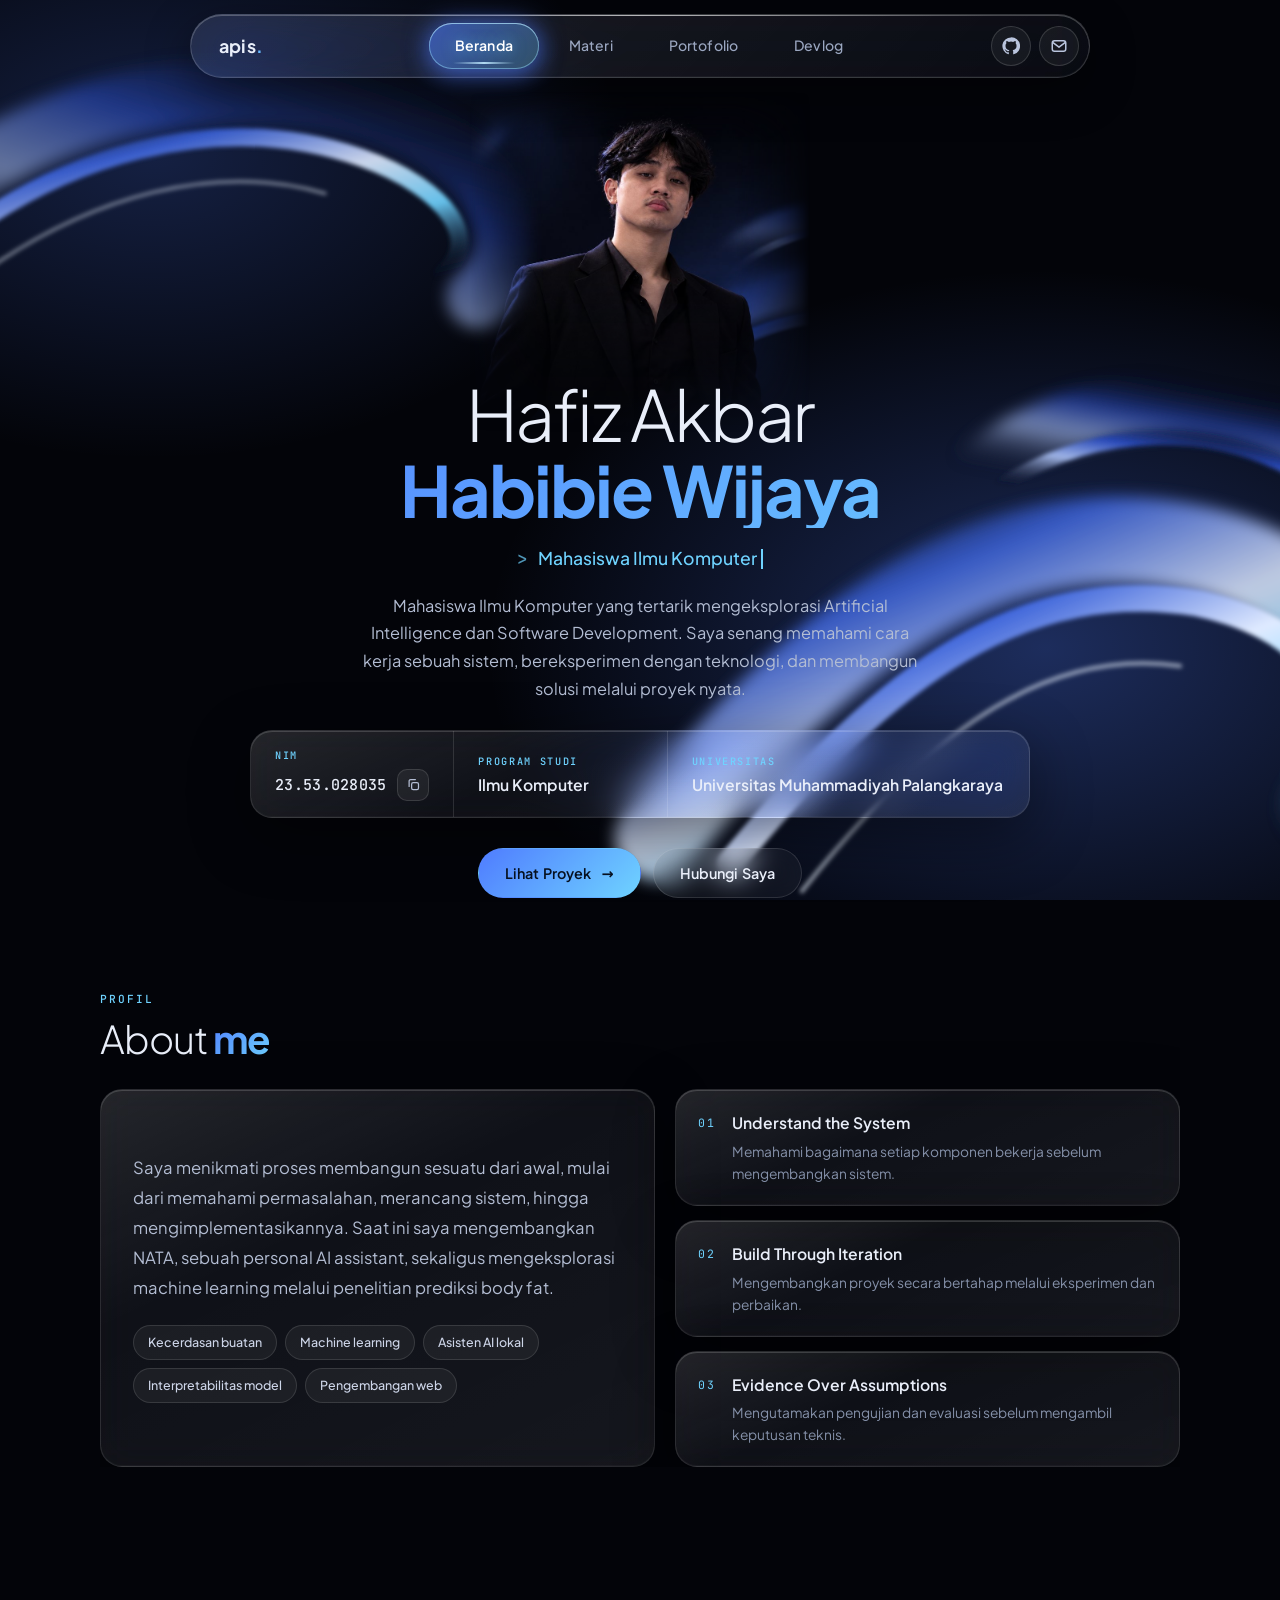
==== commit 491cc6df: "Update Versi 2.0" ====
--- a/index.html
+++ b/index.html
@@ -3,7 +3,7 @@
 <head>
   <meta charset="UTF-8">
   <meta name="viewport" content="width=device-width, initial-scale=1.0">
-  <title>Hafiz Akbar Habibie Wijaya | Portofolio</title>
+  <title>HAFIZ AKBAR HABIBIE WIJAYA - GANTENG | Portofolio</title>
   <meta name="description" content="Portofolio Hafiz Akbar Habibie Wijaya, mahasiswa Ilmu Komputer: proyek NATA (AI lokal) dan skripsi prediksi body fat dengan machine learning.">
   <meta name="theme-color" content="#06080e">
   <link rel="icon" href="assets/images/favicon.svg" type="image/svg+xml">
@@ -380,7 +380,7 @@
           </nav>
           <div class="footer-aksi">
             <button class="btn kecil" type="button" data-atas>Kembali ke atas <span class="panah-atas">&uarr;</span></button>
-            <span class="versi"><i></i>Versi 1.0</span>
+            <span class="versi"><i></i>Versi 2.0</span>
           </div>
         </div>
         <div class="footer-bawah">
--- a/assets/css/style.css
+++ b/assets/css/style.css
@@ -38,8 +38,7 @@
   -webkit-font-smoothing: antialiased; overflow-x: hidden;
 }
 body::before {
-  content: ""; position: fixed; inset: -14%; z-index: -1; pointer-events: none; will-change: transform;
-  animation: drift 34s ease-in-out infinite alternate;
+  content: ""; position: fixed; inset: 0; z-index: -1; pointer-events: none;
   background: url("../images/latar-kaca.svg") center / cover no-repeat, var(--latar);
 }
 
@@ -66,8 +65,12 @@
     radial-gradient(340px circle at var(--mx, -400px) var(--my, -400px), rgba(111, 211, 255, 0.12), transparent 65%),
     linear-gradient(155deg, rgba(255, 255, 255, 0.1), rgba(255, 255, 255, 0.015) 38%, rgba(255, 255, 255, 0.04));
   border: 1px solid rgba(255, 255, 255, 0.1); border-radius: var(--radius);
-  backdrop-filter: blur(30px) saturate(170%); -webkit-backdrop-filter: blur(30px) saturate(170%);
+  backdrop-filter: blur(18px) saturate(150%); -webkit-backdrop-filter: blur(18px) saturate(150%);
   box-shadow: 0 18px 60px rgba(0, 0, 0, 0.45), inset 0 1px 0 rgba(255, 255, 255, 0.16), inset 0 -1px 0 rgba(255, 255, 255, 0.03);
+}
+.kaca .kaca {
+  backdrop-filter: none; -webkit-backdrop-filter: none;
+  background-color: rgba(10, 16, 30, 0.75);
 }
 
 /* ---------- Tombol + feedback ---------- */
@@ -197,7 +200,11 @@
 .aksi { display: flex; flex-wrap: wrap; gap: 12px; justify-content: center; align-items: center; }
 
 /* ---------- Bagian ---------- */
-.bagian { padding: 72px 0 0; }
+.bagian {
+  padding: 72px 0 0;
+  content-visibility: auto;
+  contain-intrinsic-size: auto 650px;
+}
 .judul-bagian { margin-bottom: 28px; }
 .judul-bagian h2 { font-weight: 300; font-size: clamp(1.7rem, 3.6vw, 2.4rem); line-height: 1.15; letter-spacing: -0.025em; }
 .judul-bagian p { color: var(--redup); max-width: 560px; margin-top: 10px; font-size: 0.96rem; }
@@ -234,6 +241,11 @@
 }
 .skill-info::before { content: ""; flex: none; width: 8px; height: 8px; border-radius: 50%; background: var(--gradasi); box-shadow: 0 0 12px rgba(111, 211, 255, 0.7); }
 .skill-info b { color: #fff; font-weight: 600; }
+
+/* ---------- Kartu besar: containment untuk scroll mulus ---------- */
+.proyek, .karakter, .entri, .riwayat-item {
+  contain: layout paint;
+}
 
 /* ---------- Proyek ---------- */
 .proyek { display: flex; flex-direction: column; overflow: hidden; rotate: var(--tilt, 0 0 1 0deg); transition: rotate 0.2s ease-out, translate 0.35s var(--ease), transform 0.35s var(--ease), opacity 0.35s, filter 0.35s, border-color 0.35s, box-shadow 0.35s; }
@@ -516,7 +528,7 @@
 .navbar.scrolled .progres-scroll { opacity: 1; }
 .progres-scroll i {
   display: block; height: 100%; border-radius: 3px; background: var(--gradasi); box-shadow: 0 0 12px rgba(111, 211, 255, 0.85);
-  transform: scaleX(var(--p, 0)); transform-origin: left;
+  transform: scaleX(0); transform-origin: left; will-change: transform;
 }
 
 /* ---------- Tilt 3D kartu proyek ---------- */
@@ -674,11 +686,6 @@
 .galat-kartu p { margin: 10px 0 22px; color: var(--teks-lembut); font-size: 0.95rem; }
 .poin code { padding: 1px 7px; border-radius: 6px; font-family: var(--font-mono); font-size: 0.8em; color: var(--aksen-2); background: rgba(255,255,255,.06); }
 
-@keyframes drift {
-  from { transform: translate3d(2%, -2%, 0) scale(1.02); }
-  to   { transform: translate3d(-2%, 2%, 0) scale(1.1); }
-}
-
 /* ---------- Peta tanggung jawab model layanan ---------- */
 .model-peta { margin-top: 24px; padding: 28px; }
 .model-pilih { display: flex; flex-wrap: wrap; gap: 8px; margin: 16px 0 20px; }
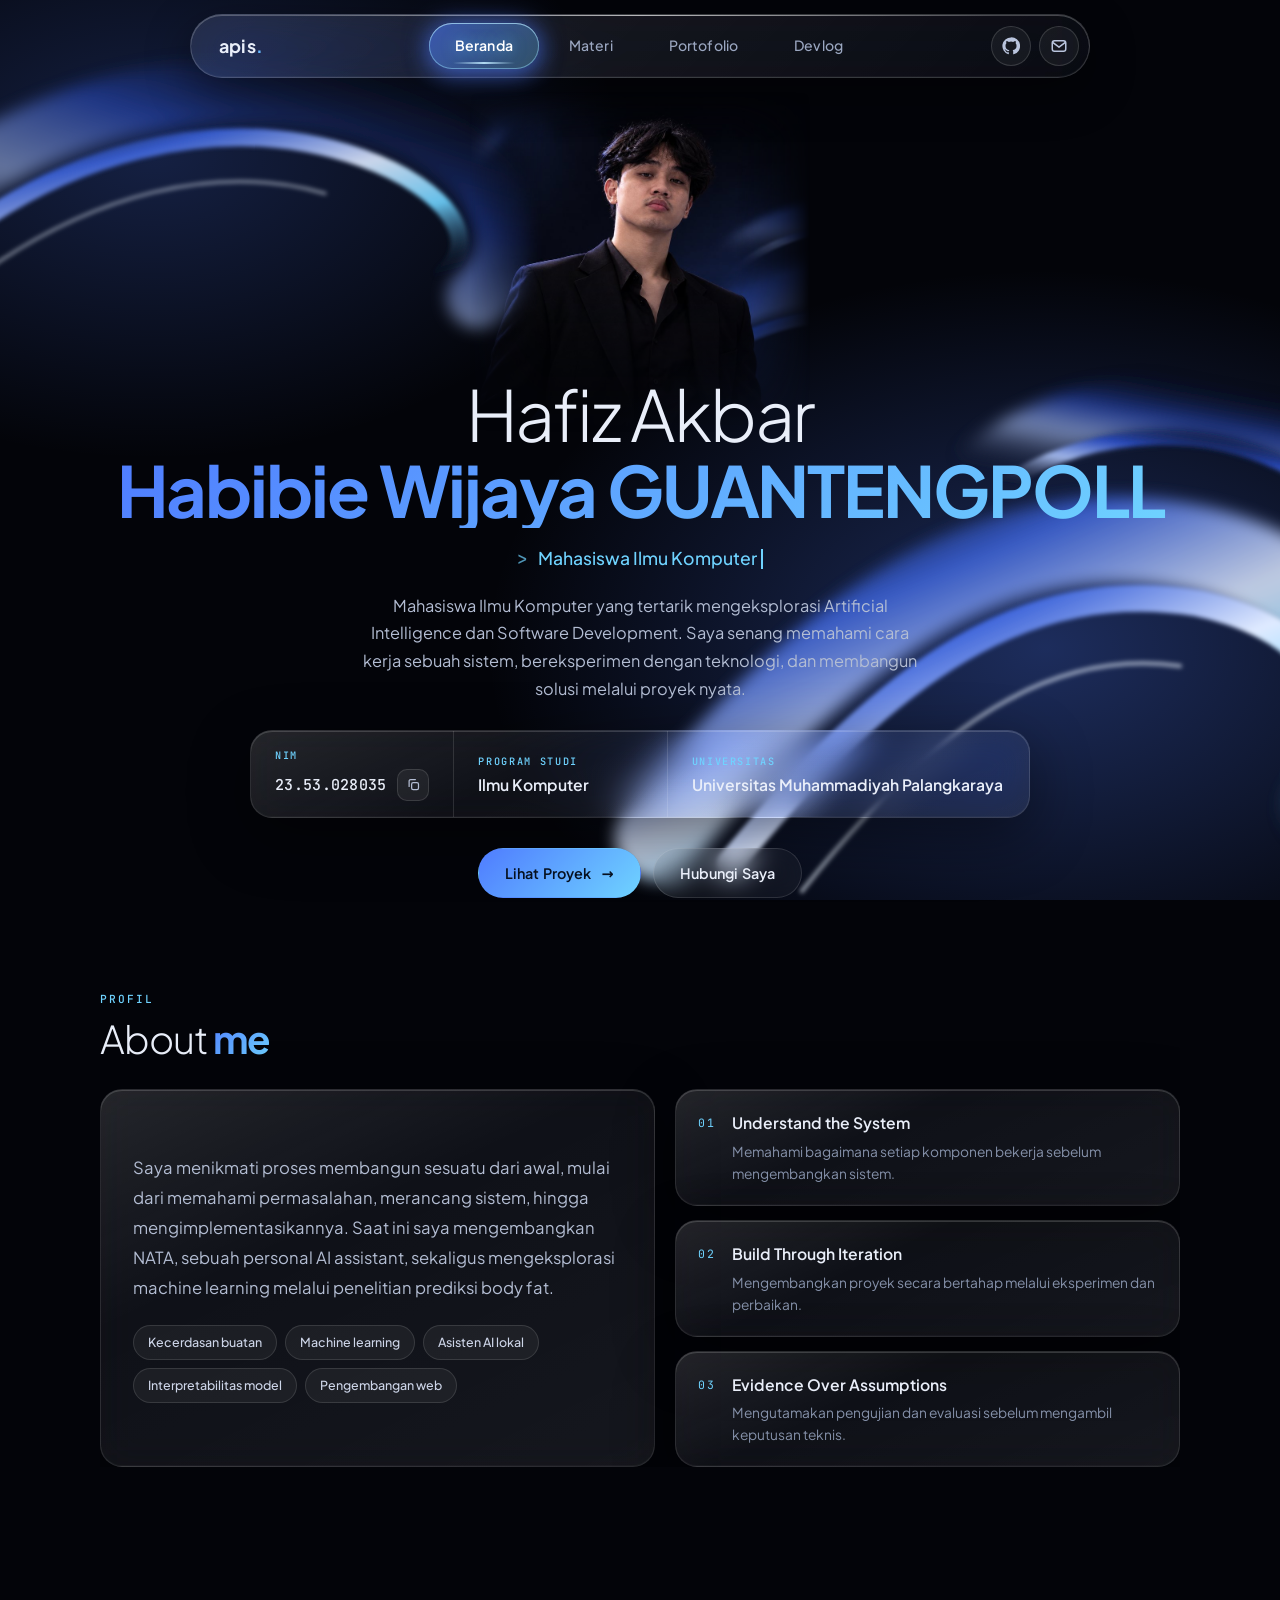
==== commit 2f0b41a4: "Update Versi 2.2" ====
--- a/index.html
+++ b/index.html
@@ -3,7 +3,7 @@
 <head>
   <meta charset="UTF-8">
   <meta name="viewport" content="width=device-width, initial-scale=1.0">
-  <title>HAFIZ AKBAR HABIBIE WIJAYA - GANTENG | Portofolio</title>
+  <title>Hafiz Akbar Habibie Wijaya | Portofolio</title>
   <meta name="description" content="Portofolio Hafiz Akbar Habibie Wijaya, mahasiswa Ilmu Komputer: proyek NATA (AI lokal) dan skripsi prediksi body fat dengan machine learning.">
   <meta name="theme-color" content="#06080e">
   <link rel="icon" href="assets/images/favicon.svg" type="image/svg+xml">
@@ -46,7 +46,7 @@
         <img src="assets/images/foto-profil.jpg" width="900" height="849" fetchpriority="high" alt="Foto Hafiz Akbar Habibie Wijaya berjas hitam dengan latar biru gelap">
       </div>
       <div class="hero-teks">
-        <h1 class="reveal">Hafiz Akbar <span class="aksen">Habibie Wijaya</span></h1>
+        <h1 class="reveal">Hafiz Akbar <span class="aksen">Habibie Wijaya GUANTENGPOLL</span></h1>
         <p class="peran-baris reveal" style="--d:.04s"><span class="prompt" aria-hidden="true">&gt;</span><span id="peran-teks" data-frasa="Mahasiswa Ilmu Komputer|AI Enthusiast|ML Learner">Mahasiswa Ilmu Komputer &middot; AI Enthusiast &middot; ML Learner</span><span class="caret" aria-hidden="true"></span></p>
         <p class="sub reveal" style="--d:.08s">
           Mahasiswa Ilmu Komputer yang tertarik mengeksplorasi Artificial Intelligence dan Software Development.
